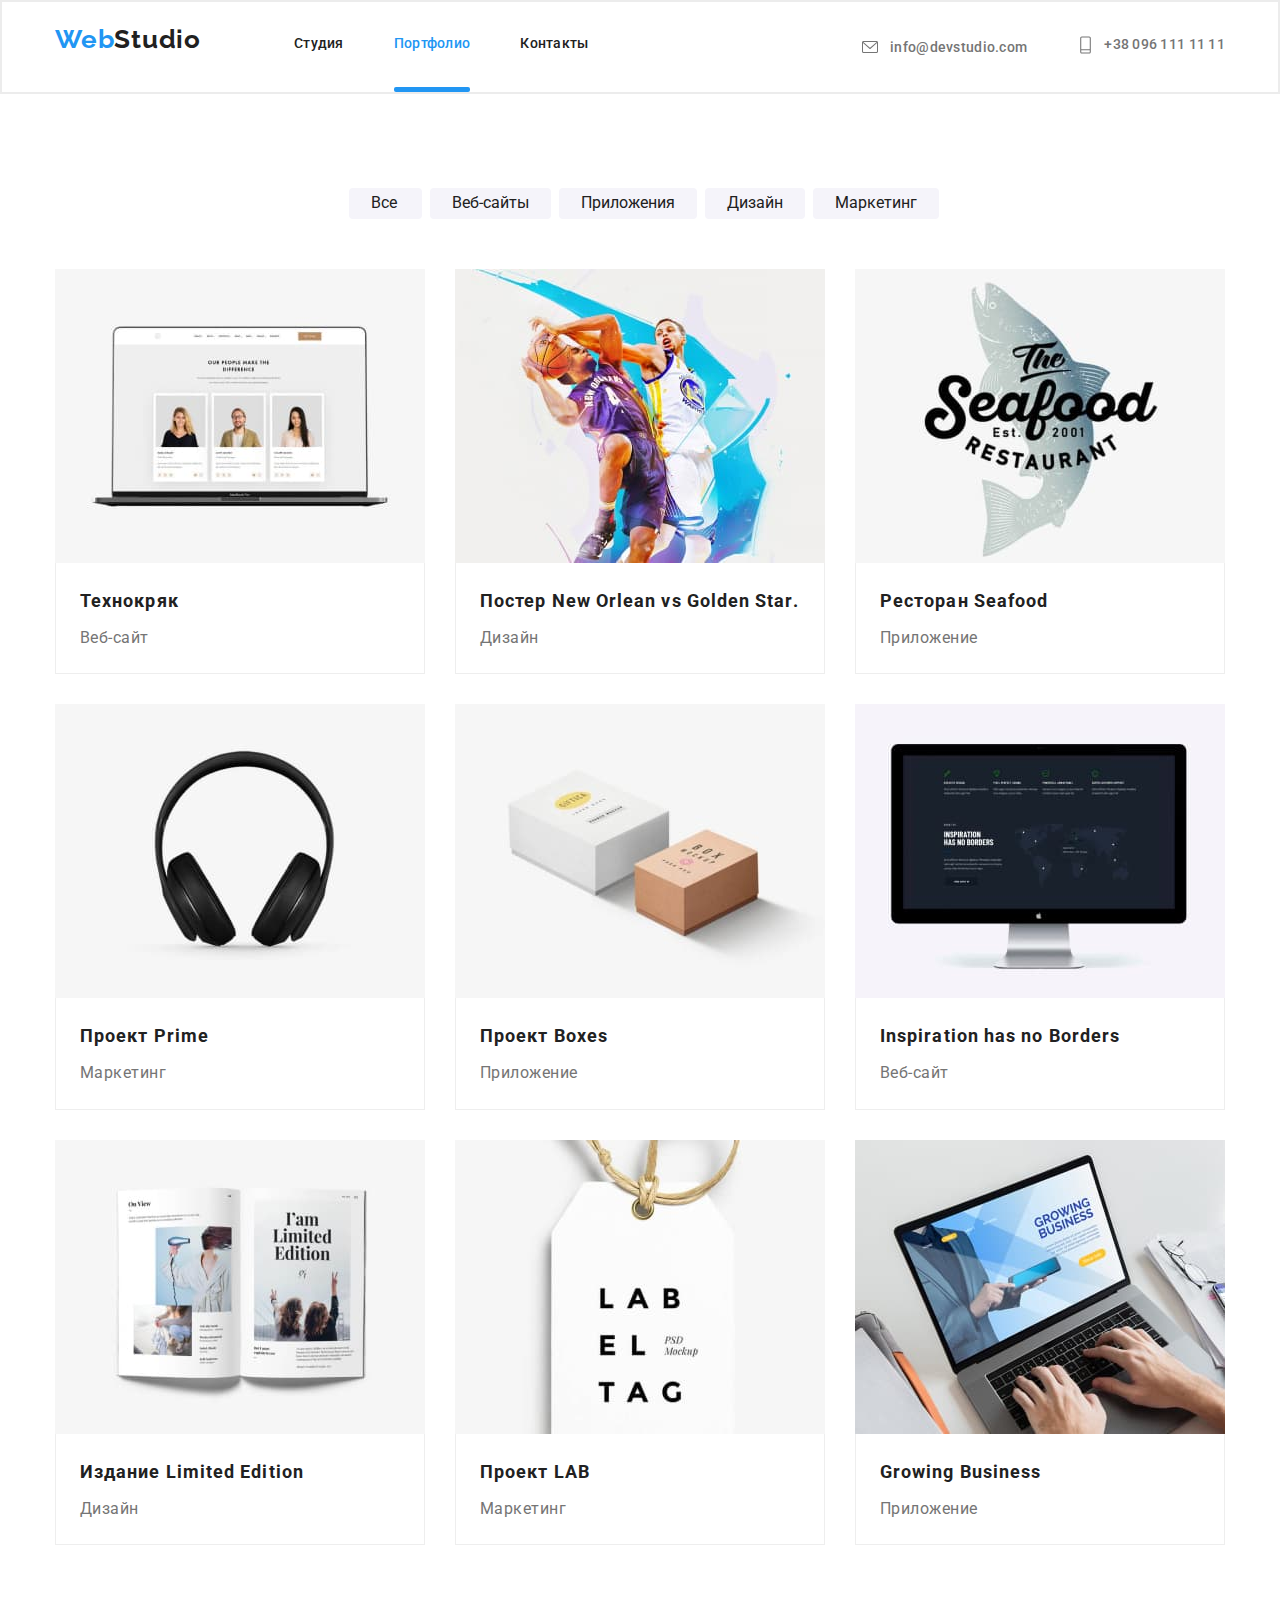
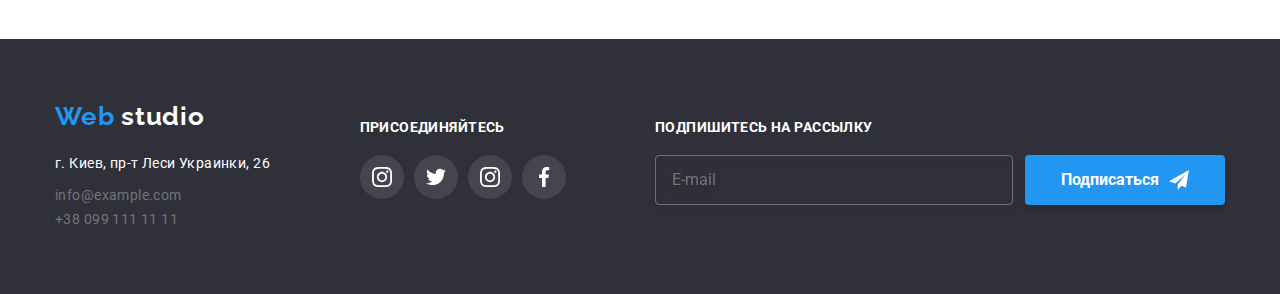
==== portfolio.html @ 94b45380 "hw7-start" ====
<!DOCTYPE html>
<html lang="en">
  <head>
    <meta charset="UTF-8" />
    <meta http-equiv="X-UA-Compatible" content="IE=edge" />
    <meta name="viewport" content="width=device-width, initial-scale=1.0" />
    <title>Portfolio</title>
    <link rel="preconnect" href="https://fonts.gstatic.com" />
    <link
      rel="stylesheet"
      href="https://cdnjs.cloudflare.com/ajax/libs/modern-normalize/1.0.0/modern-normalize.min.css"
    />
    <link
      href="https://fonts.googleapis.com/css2?family=Raleway:wght@700&family=Roboto:wght@400;500;700;900&display=swap"
      rel="stylesheet"
    />
    <link rel="stylesheet" href="./css/style.css" />
  </head>
  <body class="portfolio-page">
    <!-- Header section -->

    <header class="page-header">
      <div class="flexy container">
        <nav class="navig">
          <a href="./index.html" class="logo">Web<span class="logo-2nd-part">Studio</span></a>
          <ul class="site-nav list">
            <li class="item"><a href="./index.html" class="link">Студия</a></li>
            <li class="item"><a href="./portfolio.html" class="link current">Портфолио</a></li>
            <li class="item"><a href="" class="link">Контакты</a></li>
          </ul>
        </nav>
        <ul class="authoriz-nav list">
          <li class="mail">
            <a href="mailto:info@devstudio.com" class="link-mail">
              <svg class="icon-mail-header" width="20px" height="16px">
                <use href="./images/sprite.svg#icon-envelope"></use>
              </svg>
              info@devstudio.com
            </a>
          </li>
          <li class="tel">
            <a href="tel:+380961111111" class="link-tel">
              <svg class="icon-phone-header" width="17px" height="22px">
                <use href="./images/sprite.svg#icon-phone"></use>
              </svg>
              +38 096 111 11 11
            </a>
          </li>
        </ul>
      </div>
    </header>

    <!-- Main section -->

    <main class="main-section">
      <div class="container">
        <nav class="portfolio-filters">
          <ul class="portfolio-nav list">
            <li class="item"><a href="" class="button">Все</a></li>
            <li class="item"><a href="" class="button">Веб-сайты</a></li>
            <li class="item"><a href="" class="button">Приложения</a></li>
            <li class="item"><a href="" class="button">Дизайн</a></li>
            <li class="item"><a href="" class="button">Маркетинг</a></li>
          </ul>
        </nav>

        <section class="projects section">
          <h1 class="projects-title visually-hidden">Projects</h1>
          <ul class="project-list list">
            <li class="project-card">
              <a class="projects-link" href="">
                <div class="project-img-box">
                  <img class="porfolio-card-img" src="./images/project1.jpg" alt="project1" width="370" />
                  <div class="projects-hover-txt">
                    <p>
                      Технокряк это современная площадка распространения коронавируса. Компании используют эту платформу
                      для цифрового шпионажа и атак на защищённые сервера конкурентов.
                    </p>
                  </div>
                </div>
                <div class="projects-bot-box">
                  <h2 class="projects-title">Технокряк</h2>
                  <p class="projects-works">Веб-сайт</p>
                </div>
              </a>
            </li>
            <li class="project-card">
              <a class="projects-link" href="">
                <div class="project-img-box">
                  <img class="porfolio-card-img" src="./images/project2.jpg" alt="project2" width="370" />
                  <div class="projects-hover-txt">
                    <p>
                      Технокряк это современная площадка распространения коронавируса. Компании используют эту платформу
                      для цифрового шпионажа и атак на защищённые сервера конкурентов.
                    </p>
                  </div>
                </div>
                <div class="projects-bot-box">
                  <h2 class="projects-title big">Постер New Orlean vs Golden Star.</h2>
                  <p class="projects-works">Дизайн</p>
                </div>
              </a>
            </li>
            <li class="project-card">
              <a class="projects-link" href="">
                <div class="project-img-box">
                  <img class="porfolio-card-img" src="./images/project3.jpg" alt="project3" width="370" />
                  <div class="projects-hover-txt">
                    <p>
                      Технокряк это современная площадка распространения коронавируса. Компании используют эту платформу
                      для цифрового шпионажа и атак на защищённые сервера конкурентов.
                    </p>
                  </div>
                </div>
                <div class="projects-bot-box">
                  <h2 class="projects-title">Ресторан Seafood</h2>
                  <p class="projects-works">Приложение</p>
                </div>
              </a>
            </li>
            <li class="project-card">
              <a class="projects-link" href="">
                <div class="project-img-box">
                  <img class="porfolio-card-img" src="./images/project4.jpg" alt="project4" width="370" />
                  <div class="projects-hover-txt">
                    <p>
                      Технокряк это современная площадка распространения коронавируса. Компании используют эту платформу
                      для цифрового шпионажа и атак на защищённые сервера конкурентов.
                    </p>
                  </div>
                </div>
                <div class="projects-bot-box">
                  <h2 class="projects-title">Проект Prime</h2>
                  <p class="projects-works">Маркетинг</p>
                </div>
              </a>
            </li>
            <li class="project-card">
              <a class="projects-link" href="">
                <div class="project-img-box">
                  <img class="porfolio-card-img" src="./images/project5.jpg" alt="project5" width="370" />
                  <div class="projects-hover-txt">
                    <p>
                      Технокряк это современная площадка распространения коронавируса. Компании используют эту платформу
                      для цифрового шпионажа и атак на защищённые сервера конкурентов.
                    </p>
                  </div>
                </div>
                <div class="projects-bot-box">
                  <h2 class="projects-title">Проект Boxes</h2>
                  <p class="projects-works">Приложение</p>
                </div>
              </a>
            </li>
            <li class="project-card">
              <a class="projects-link" href="">
                <div class="project-img-box">
                  <img class="porfolio-card-img" src="./images/project6.jpg" alt="project6" width="370" />
                  <div class="projects-hover-txt">
                    <p>
                      Технокряк это современная площадка распространения коронавируса. Компании используют эту платформу
                      для цифрового шпионажа и атак на защищённые сервера конкурентов.
                    </p>
                  </div>
                </div>
                <div class="projects-bot-box">
                  <h2 class="projects-title">Inspiration has no Borders</h2>
                  <p class="projects-works">Веб-сайт</p>
                </div>
              </a>
            </li>
            <li class="project-card">
              <a class="projects-link" href="">
                <div class="project-img-box">
                  <img class="porfolio-card-img" src="./images/project7.jpg" alt="project7" width="370" />
                  <div class="projects-hover-txt">
                    <p>
                      Технокряк это современная площадка распространения коронавируса. Компании используют эту платформу
                      для цифрового шпионажа и атак на защищённые сервера конкурентов.
                    </p>
                  </div>
                </div>
                <div class="projects-bot-box">
                  <h2 class="projects-title">Издание Limited Edition</h2>
                  <p class="projects-works">Дизайн</p>
                </div>
              </a>
            </li>
            <li class="project-card">
              <a class="projects-link" href="">
                <div class="project-img-box">
                  <img class="porfolio-card-img" src="./images/project8.jpg" alt="project8" width="370" />
                  <div class="projects-hover-txt">
                    <p>
                      Технокряк это современная площадка распространения коронавируса. Компании используют эту платформу
                      для цифрового шпионажа и атак на защищённые сервера конкурентов.
                    </p>
                  </div>
                </div>
                <div class="projects-bot-box">
                  <h2 class="projects-title">Проект LAB</h2>
                  <p class="projects-works">Маркетинг</p>
                </div>
              </a>
            </li>
            <li class="project-card">
              <a class="projects-link" href="">
                <div class="project-img-box">
                  <img class="porfolio-card-img" src="./images/project9.jpg" alt="project9" width="370" />
                  <div class="projects-hover-txt">
                    <p>
                      Технокряк это современная площадка распространения коронавируса. Компании используют эту платформу
                      для цифрового шпионажа и атак на защищённые сервера конкурентов.
                    </p>
                  </div>
                </div>
                <div class="projects-bot-box">
                  <h2 class="projects-title">Growing Business</h2>
                  <p class="projects-works">Приложение</p>
                </div>
              </a>
            </li>
          </ul>
        </section>
      </div>
    </main>

    <!-- Footer section -->

    <footer class="footer">
      <div class="container footer-case">
        <address class="footer-address">
          <a href="./index.html" class="footer-logo">Web <span class="footer-logo-2nd-part">studio</span></a>
          <p class="text">г. Киев, пр-т Леси Украинки, 26</p>
          <ul class="footer-link list">
            <li><a href="mailto:info@example.com" class="item">info@example.com</a></li>
            <li><a href="tel:+380991111111" class="item">+38 099 111 11 11</a></li>
          </ul>
        </address>

        <div class="socials">
          <h3 class="socials-title">Присоединяйтесь</h3>
          <ul class="socials-list list">
            <li class="item icon-insta">
              <a href="" class="link">
                <svg class="footer-socials-icon-svg" width="20" height="20">
                  <use href="./images/sprite.svg#icon-instagram-footer"></use>
                </svg>
              </a>
            </li>
            <li class="item icon-twitter">
              <a href="" class="link">
                <svg class="footer-socials-icon-svg" width="20" height="20">
                  <use href="./images/sprite.svg#icon-twitter-footer"></use>
                </svg>
              </a>
            </li>
            <li class="item icon-facebook">
              <a href="" class="link">
                <svg class="footer-socials-icon-svg" width="20" height="20">
                  <use href="./images/sprite.svg#icon-instagram-footer"></use>
                </svg>
              </a>
            </li>
            <li class="item icon-linkin">
              <a href="" class="link">
                <svg class="footer-socials-icon-svg" width="20" height="20">
                  <use href="./images/sprite.svg#icon-facebook-footer"></use>
                </svg>
              </a>
            </li>
          </ul>
        </div>

        <form class="footer-form">
          <div class="footer-form-field">
            <h3 class="footer-form-title">Подпишитесь на рассылку</h3>
            <div class="footer-form-input-box">
              <input type="email" name="mail" class="footer-form-input" placeholder="E-mail">
              <button type="submit" class="footer-form-submit-btn">
                Подписаться 
                <svg class="footer-form-submit-btn-icon" width="20" height="20">
                  <use href="./images/sprite.svg#icon-icon-send"></use>
                </svg>
              </button>
            </div>
          </div>
        </form>
      </div>
    </footer>
  </body>
</html>
---- css/style.css ----
:root {
  --title-text-color: #212121;
  --main-text-color: #757575;
  --alternative-text-color: #2196f3;
  --white-words: #ffffff;
  --bg-color: #2f303a;
  --bg-button: #f5f4fa;
  --portfolio-item-border: #eeeeee;
  --portfolio-card-bg: rgba(33, 150, 243, 0.9);

  --animation: 250ms cubic-bezier(0.4, 0, 0.2, 1);
}

html {
  box-sizing: border-box;
}

*,
*::before,
*::after {
  box-sizing: inherit;
}

.page {
  margin: 0;

  font-family: Roboto, sans-serif;
  background-color: var(--white-words);
  color: var(--main-text-color);
}

.visually-hidden {
  position: absolute !important;
  clip: rect(1px 1px 1px 1px);
  clip: rect(1px, 1px, 1px, 1px);
  padding: 0 !important;
  border: 0 !important;
  height: 1px !important;
  width: 1px !important;
  overflow: hidden;
}

.list {
  list-style: none;
}

.container {
  margin-left: auto;
  margin-right: auto;
  padding-right: 15px;
  padding-left: 15px;

  width: 1200px;
}

.section {
  padding-top: 94px;
  padding-bottom: 94px;
}

.flexy {
  display: flex;
  flex-direction: row;
}

h1,
h2,
h3,
h4,
h5,
h6,
p,
ul {
  margin-top: 0;
  margin-bottom: 0;
}

h2 {
  color: var(--title-text-color);
  font-weight: 700;
  font-size: 36px;
  line-height: 1.2;
  letter-spacing: 0.03em;
}

ul {
  padding-inline-start: 0;
}

a {
  outline: none;
  margin: 0;
}

a:focus {
  outline: 1px solid var(--main-text-color);
}

/* Buttons */

.button {
  display: inline-block;
  padding: 6px 22px;

  min-width: 73px;
  border-radius: 4px;
  color: var(--title-text-color);
  background-color: var(--bg-button);
  cursor: pointer;
  text-decoration: none;

  transition: background-color var(--animation), color var(--animation), outline var(--animation);
}

.button:hover,
.button:focus {
  background-color: var(--alternative-text-color);
  color: var(--white-words);
  outline: none;
  box-shadow: 0px 3px 1px rgba(0, 0, 0, 0.1), 0px 1px 2px rgba(0, 0, 0, 0.08), 0px 2px 2px rgba(0, 0, 0, 0.12);
}

.primary {
  padding: 10px 32px;
  width: 200px;
  height: 50px;
  background: var(--alternative-text-color);
  color: var(--white-words);
  cursor: pointer;
  border-radius: 4px;
}

/* HEADER */

.page-header {
  border: 2px solid #ececec;
  margin-right: auto;
  margin-left: auto;
}

.logo {
  display: block;
  padding-top: 22px;
  padding-bottom: 27px;

  color: var(--alternative-text-color);
  font-family: Raleway;
  font-weight: 700;
  font-size: 26px;
  line-height: 1.2;
  letter-spacing: 0.03em;

  text-decoration: none;
}

.logo-2nd-part {
  color: var(--title-text-color);
  font-family: Raleway;
  font-weight: 700;
  font-size: 26px;
  line-height: 1.2;
  letter-spacing: 0.03em;
}

/* site nav */
.navig {
  display: flex;
}

.site-nav {
  display: flex;
  align-items: center;
  margin-left: 93px;
}

.site-nav .item + .item {
  margin-left: 50px;
}

.site-nav .link {
  display: block;
  padding-top: 32px;
  padding-bottom: 32px;

  color: var(--title-text-color);
  font-weight: 500;
  font-size: 14px;
  line-height: 1.2;
  letter-spacing: 0.02em;
  height: 89px;

  text-decoration: none;

  transition: color var(--animation);
}

.site-nav .link:hover,
.site-nav .link:focus {
  outline: none;
  color: var(--alternative-text-color);
  font-weight: 500;
  font-size: 14px;
  line-height: 1.2;
  letter-spacing: 0.02em;
}

.site-nav .item {
  position: relative;
}

.site-nav .current {
  color: var(--alternative-text-color);
  font-weight: 500;
  font-size: 14px;
  line-height: 1.2;
  letter-spacing: 0.02em;
}

.site-nav .current::after {
  position: absolute;
  left: 0;
  bottom: 0;
  display: block;
  content: '';
  width: 100%;
  height: 5px;
  background: var(--alternative-text-color);
  border-radius: 2px;
}

/* authoriz-nav*/
.authoriz-nav > .mail {
  display: flex;
  margin-right: 50px;
}

.authoriz-nav .link-mail,
.authoriz-nav .link-tel {
  display: inline-flex;
  align-items: center;
  color: var(--main-text-color);
  fill: var(--main-text-color);
  font-weight: 500;
  font-size: 14px;
  line-height: 1.2px;
  letter-spacing: 0.02em;
  text-decoration: none;

  transition: color var(--animation), outline var(--animation);
}

.icon-mail-header {
  margin-right: 10px;

  transition: fill var(--animation);
}

.icon-phone-header {
  margin-right: 10px;

  transition: fill var(--animation);
}

.authoriz-nav .link-mail:hover,
.authoriz-nav .link-mail:focus,
.authoriz-nav .link-tel:hover,
.authoriz-nav .link-tel:focus {
  fill: var(--alternative-text-color);
  outline: none;
  color: var(--alternative-text-color);
}

.authoriz-nav {
  display: inline-flex;
  align-items: center;
  padding-top: 32px;
  padding-bottom: 32px;
  margin-bottom: 0;
  margin-top: 0;
  margin-left: auto;
  margin-right: 0;
}

/* MAIN PAGE */

/* HERO section  */

.section-hero {
  text-align: center;
  padding-top: 200px;
  padding-bottom: 200px;
  margin-left: auto;
  margin-right: auto;

  background-image: linear-gradient(to right, rgba(47, 48, 58, 0.4), rgba(47, 48, 58, 0.4)), url(../images/bg1.jpg);
  background-repeat: no-repeat;
  background-position: center;
  background-color: var(--bg-color);
}

.section-hero .title {
  margin-top: 200x;
  margin-bottom: 30px;

  color: var(--white-words);
  font-weight: 900;
  font-size: 44px;
  line-height: 1.4;
  letter-spacing: 0.06em;
  text-transform: uppercase;
}

/* PRINCIPLES section  */

.principles {
  padding-bottom: 0;
}

.our-principles .item::before {
  display: block;
  content: '';
  height: 120px;
  background-color: #f5f4fa;
  background-position: center;
  background-repeat: no-repeat;
  margin-bottom: 30px;
}

.sputnik::before {
  background-image: url(../images/sputnic.png);
}

.clock::before {
  background-image: url(../images/clock.png);
}

.pc::before {
  background-image: url(../images/pc.png);
}

.cosmonaut::before {
  background-image: url(../images/cosmonaut.png);
}

.our-principles .item + .item {
  margin-left: 30px;
}

.principles .principe-item {
  color: var(--title-text-color);
  font-weight: 700;
  font-size: 14px;
  line-height: 1.2;
  letter-spacing: 0.03em;
  text-transform: uppercase;
}

.principles .text {
  font-style: normal;
  font-weight: normal;
  font-size: 14px;
  line-height: 2;
  letter-spacing: 0.03em;
}

/* OUR WORKS section */

.work-list .item + .item {
  margin-left: 30px;
}

.our-work .works-title {
  margin-bottom: 50px;
  text-align: center;
}

.works-thumb {
  position: relative;
}

.works-img {
  display: block;
}

.our-works-img-bg-box {
  display: flex;
  justify-content: center;
  align-items: center;
  position: absolute;
  left: 0;
  bottom: 0;
  width: 100%;
  height: 70px;
  background: rgba(47, 48, 58, 0.8);
}

.our-works-img-bg-txt {
  font-weight: 700;
  font-size: 14px;
  line-height: 16px;
  text-align: center;
  letter-spacing: 0.03em;
  text-transform: uppercase;
  color: var(--white-words);
}

/* OUR TEAM section */

.our-team {
  background-color: #f5f4fa;
}

.our-team .team-title {
  margin-bottom: 50px;
  text-align: center;
}

.workers .item + .item {
  margin-left: 30px;
}

.workers .item {
  background-color: var(--white-words);
  box-shadow: 0px 1px 3px rgba(0, 0, 0, 0.12), 0px 1px 1px rgba(0, 0, 0, 0.14), 0px 2px 1px rgba(0, 0, 0, 0.2);
  border-radius: 0px 0px 4px 4px;
}

.workers-title {
  margin: 30px auto 10px;
  text-align: center;

  width: 152px;
  color: var(--title-text-color);
  font-style: normal;
  font-weight: 500;
  font-size: 16px;
  line-height: 1.2;
  letter-spacing: 0.03em;
}

.workers .text {
  margin: 10px auto 16px;
  text-align: center;

  width: 147px;
  color: var(--main-text-color);
  font-weight: 400;
  font-size: 16px;
  line-height: 1.2;
  letter-spacing: 0.03em;
}

.workers-socials-list {
  display: flex;
  text-align: center;
  margin-left: 32px;
  margin-right: 32px;
  margin-bottom: 30px;
}

.workers-socials-list .item {
  width: 45px;
  height: 45px;
  box-shadow: none;
}

.workers-socials-list .item + .item {
  margin-left: 10px;
}

.workers-socials-list .link {
  display: flex;
  text-align: center;
  align-items: center;
  fill: #afb1b8;
  width: 44px;
  height: 44px;
  border-radius: 50%;

  transition: fill var(--animation), background-color var(--animation);
}

.workers-socials-list .link:hover,
.workers-socials-list .link:focus {
  fill: var(--white-words);
  background-color: var(--alternative-text-color);
}

/* CLIENTS section */

.clients {
  padding-top: 94px;
  padding-bottom: 94px;
}

.clients-title {
  margin-bottom: 50px;
  font-weight: 700;
  font-size: 36px;
  line-height: 42px;
  text-align: center;
  letter-spacing: 0.03em;
}

.clients-list {
  display: flex;
  justify-content: center;
}

.clients-list .link {
  display: flex;
  align-items: center;
  justify-content: center;
  fill: var(--main-text-color);

  width: 169px;
  height: 89px;
  border: 1px solid #afb1b8;
  border-radius: 4px;

  transition: fill 250ms var(--animation), border var(--animation), outline 250ms var(--animation);
}

.clients-list .link:hover,
.clients-list .link:focus {
  fill: var(--alternative-text-color);
  border: 1px solid var(--alternative-text-color);
  outline: none;
}

.clients-list .item {
  display: flex;
  align-items: center;
  justify-content: center;

  color: var(--main-text-color);
  width: 170px;
  height: 90px;
}

.clients-list .item + .item {
  margin-left: 30px;
}

/* PORTFOLIO section*/

.portfolio-page {
  font-family: Roboto, sans-serif;
  background-color: var(--white-words);
  color: var(--main-text-color);
}

/* navigation-filters */

.portfolio-nav {
  display: flex;
  justify-content: center;
  margin-top: 0;
  margin-bottom: 0;
}

.portfolio-filters {
  padding-top: 94px;
}

.portfolio-nav .item {
  margin-left: 8px;
}

/* Projects */

.projects {
  margin-top: 50px;
  padding-top: 0;
}

.projects-title {
  margin: 0 24px 4px 24px;

  color: var(--title-text-color);
  font-weight: 700;
  font-size: 18px;
  line-height: 2;
  letter-spacing: 0.06em;
}

.projects-link .big {
  width: 322px;
}

.project-list {
  display: flex;
  flex-wrap: wrap;
}

.project-card {
  position: relative;
  width: 370px;
  margin-right: 30px;
  margin-bottom: 30px;

  transition: box-shadow var(--animation);
}

.project-card:hover,
.project-card:focus {
  box-shadow: 0px 1px 1px rgba(0, 0, 0, 0.12), 0px 4px 4px rgba(0, 0, 0, 0.06), 1px 4px 6px rgba(0, 0, 0, 0.16);
}

.project-card:nth-child(3n) {
  margin-right: 0;
}

.project-card:nth-last-child(-n + 3) {
  margin-bottom: 0px;
}

.project-img-box {
  position: relative;
  overflow: hidden;
}

.projects-hover-txt {
  position: absolute;
  display: flex;
  align-items: center;
  padding: 63px 25px;

  width: 100%;
  height: 100%;
  top: 0;
  left: 0;
  transform: translateY(100%);

  background: var(--portfolio-card-bg);
  font-size: 18px;
  line-height: 28px;
  letter-spacing: 0.03em;
  color: var(--white-words);
  transition: transform var(--animation);
}

.project-card:hover .projects-hover-txt,
.project-card:focus .projects-hover-txt {
  transform: translateY(0);
}

.projects-link {
  text-decoration: none;
}

.porfolio-card-img {
  display: block;
}

.projects-bot-box {
  padding: 20px 0 20px 0;
  border-bottom: 1px solid var(--portfolio-item-border);
  border-left: 1px solid var(--portfolio-item-border);
  border-right: 1px solid var(--portfolio-item-border);
}

.projects-works {
  margin: 0 24px 0 24px;
  color: var(--main-text-color);
  font-weight: 400;
  font-size: 16px;
  line-height: 1.9;
  letter-spacing: 0.03em;
}

/* MODAL section */

.backdrop {
  position: fixed;
  top: 0;
  left: 0;
  width: 100%;
  height: 100%;
  background: rgba(0, 0, 0, 0.2);
  opacity: 1;
  transition: opacity var(--animation);
}

.backdrop.is-hidden {
  opacity: 0;
  pointer-events: none;
}

.backdrop.is-hidden .modal {
  transform: translate(-50%, -200%);
}

.modal {
  position: absolute;
  top: 50%;
  left: 50%;
  transform: translate(-50%, -50%);
  min-width: 528px;
  min-height: 581px;
  background-color: var(--white-words);
  box-shadow: 0px 1px 3px rgba(0, 0, 0, 0.12), 0px 1px 1px rgba(0, 0, 0, 0.14), 0px 2px 1px rgba(0, 0, 0, 0.2);
  border-radius: 4px;
  transition: transform var(--animation);
}

.callback-form {
  padding: 40px;
}

.form-field {
  position: relative;
  display: flex;
  flex-direction: column;
  margin-bottom: 10px;
}

.md-title {
  font-weight: 700;
  font-size: 20px;
  line-height: 23px;
  text-align: center;
  letter-spacing: 0.03em;
  color: var(--title-text-color);
  margin-bottom: 15px;
}

.callback-md-label-txt {
  margin-bottom: 4px;
  font-size: 12px;
  line-height: 14px;
  letter-spacing: 0.01em;
  color: var(--main-text-color);
}

.callback-md-label-icon {
  position: absolute;
  left: 13px;
  top: 70%;

  fill: var(--title-text-color);
  font-size: 12px;
  line-height: 14px;
  letter-spacing: 0.01em;
  color: var(--main-text-color);
  transform: translateY(-50%);
  transition: fill var(--animation);
}

.callback-md-input {
  margin: 0;
  padding: 0 0 0 40px;
  height: 40px;
  border: 1px solid rgba(33, 33, 33, 0.2);
  border-radius: 4px;
  transition: border var(--animation), border-radius var(--animation);
}

.callback-md-input:hover,
.callback-md-input:focus {
  border: 1px solid var(--alternative-text-color);
  outline: none;
}

.callback-md-input:hover + .callback-md-label-icon,
.callback-md-input:focus + .callback-md-label-icon {
  fill: var(--alternative-text-color);
}

.callback-md-label-feedback {
  margin-bottom: 4px;
  font-size: 12px;
  line-height: 14px;
  letter-spacing: 0.01em;
  color: var(--main-text-color);
}

.callback-form .textarea {
  padding: 12px 16px;
  resize: none;
  border: 1px solid rgba(33, 33, 33, 0.2);
  border-radius: 4px;
  transition: border var(--animation), border-radius var(--animation);
}

.callback-form .textarea:hover,
.callback-form .textarea:focus {
  border: 1px solid var(--alternative-text-color);
  outline: none;
}

.form-field .textarea::placeholder {
  font-size: 12px;
  line-height: 14px;
  letter-spacing: 0.01em;
  color: rgba(117, 117, 117, 0.5);
}

.callback-md-check-txt {
  font-size: 14px;
  line-height: 24px;
  letter-spacing: 0.03em;
}

.modal-license-link {
  font-size: 14px;
  line-height: 24px;
  letter-spacing: 0.03em;
  color: var(--alternative-text-color);
}

.md-license-label {
  display: inline-flex;
  align-items: center;
  margin-bottom: 30px;
}

.callback-md-check-original {
  position: absolute;
  -webkit-appearance: none;
  -moz-appearance: none;
  appearance: none;
}

.callback-md-check-custom {
  width: 16px;
  height: 15px;
  margin-right: 7px;
  border: 2px solid var(--title-text-color);
  border-radius: 2px;
  fill: var(--white-words);
}

.callback-md-check-original:checked + .callback-md-check-custom {
  border-color: var(--alternative-text-color);
  background-image: url(../images/check-full.svg);
  background-size: contain;
  background-origin: border-box;
}

.callback-md-check-txt {
  margin-right: 4px;
}

.md-submit-btn-box {
  text-align: center;
}

.md-submit-btn {
  width: 200px;
  height: 50px;
  background-color: var(--alternative-text-color);
  color: var(--white-words);
  box-shadow: 0px 4px 4px rgba(0, 0, 0, 0.15);
  border-radius: 4px;
  border: none;
}

.cloze-hero-modal-btn {
  display: block;
  position: absolute;
  right: 0;
  top: 0;
  width: 30px;
  height: 30px;
  background: var(--white-words);
  fill: var(--title-text-color);
  border: 1px solid rgba(0, 0, 0, 0.1);
  border-radius: 50%;
  cursor: pointer;
  transition: fill var(--animation);
}

.cloze-hero-modal-btn:hover,
.cloze-hero-modal-btn:focus {
  fill: var(--alternative-text-color);
}

/* FOOTER section*/

.footer {
  display: flex;
  margin-right: auto;
  margin-left: auto;

  background-color: var(--bg-color);
  color: var(--main-text-color);
}

.footer-case {
  display: inline-flex;
  justify-content: space-between;
  align-items: center;
  height: 255px;
}

.footer-logo {
  display: block;
  margin-right: auto;
  margin-bottom: 20px;

  color: var(--alternative-text-color);
  font-family: Raleway;
  font-style: normal;
  font-weight: 700;
  font-size: 26px;
  line-height: 1.2;
  letter-spacing: 0.03em;

  text-decoration: none;
}

.footer-logo-2nd-part {
  color: var(--white-words);
  font-family: Raleway, sans-serif;
  font-weight: 700;
  font-size: 26px;
  line-height: 1.2;
  letter-spacing: 0.03em;
}

.footer .text {
  margin-bottom: 8px;

  font-style: normal;
  color: var(--white-words);
  font-weight: 400;
  font-size: 14px;
  line-height: 1.7;
  letter-spacing: 0.03em;
  text-decoration: none;
}

.footer-link .item {
  text-decoration: none;
}

.footer-link .item {
  display: block;
  margin-bottom: 8px;

  font-style: normal;
  color: var(--main-text-color);
  font-weight: 400;
  font-size: 14px;
  line-height: 1.7;
  letter-spacing: 0.03em;
}

.footer-link .item:last-child {
  margin-bottom: 0;
}

.socials {
  height: 95px;
}

.socials-title {
  margin-bottom: 20px;
  font-weight: 700;
  font-size: 14px;
  line-height: 16px;
  letter-spacing: 0.03em;
  text-transform: uppercase;
  color: var(--white-words);
}

.socials-list {
  display: inline-flex;
}

.socials-list .item + .item {
  margin-left: 10px;
}

.socials-list .item {
  display: flex;
  height: 44px;
  width: 44px;
  background: rgba(255, 255, 255, 0.1);
  border-radius: 50%;
  background-position: center;
  background-repeat: no-repeat;

  transition: background-color var(--animation);
}

.socials-list .item:hover,
.socials-list .item:focus {
  background-color: var(--alternative-text-color);
}

.socials-list .link {
  display: flex;
  justify-content: center;
  align-items: center;
  width: 44px;
  height: 44px;
}

.footer-socials-icon-svg {
  fill: var(--white-words);
}

.footer-form {
  height: 95px;
}

.footer-form-title {
  margin-bottom: 20px;
  font-weight: 700;
  font-size: 14px;
  line-height: 16px;
  letter-spacing: 0.03em;
  text-transform: uppercase;
  color: var(--white-words);
}

.footer-form-input-box {
  display: flex;
}

.footer-form-input {
  width: 358px;
  height: 50px;
  margin-right: 12px;
  padding-left: 16px;
  background: transparent;
  border: 1px solid rgba(255, 255, 255, 0.3);
  filter: drop-shadow(0px 4px 4px rgba(0, 0, 0, 0.15));
  border-radius: 4px;
  color: var(--white-words);
}

.footer-form-input::placeholder {
  font-size: 16px;
  line-height: 20px;
  color: var(--main-text-color);
}

.footer-form-submit-btn {
  display: flex;
  justify-content: center;
  align-items: center;

  color: var(--white-words);
  font-weight: 700;
  font-size: 16px;
  line-height: 30px;
  cursor: pointer;
  background-color: var(--alternative-text-color);
  width: 200px;
  height: 50px;
  border-radius: 4px;
  box-shadow: 0px 4px 4px rgba(0, 0, 0, 0.15);
  border: none;
}

.footer-form-submit-btn-icon {
  margin-left: 10px;
  fill: var(--white-words);
}
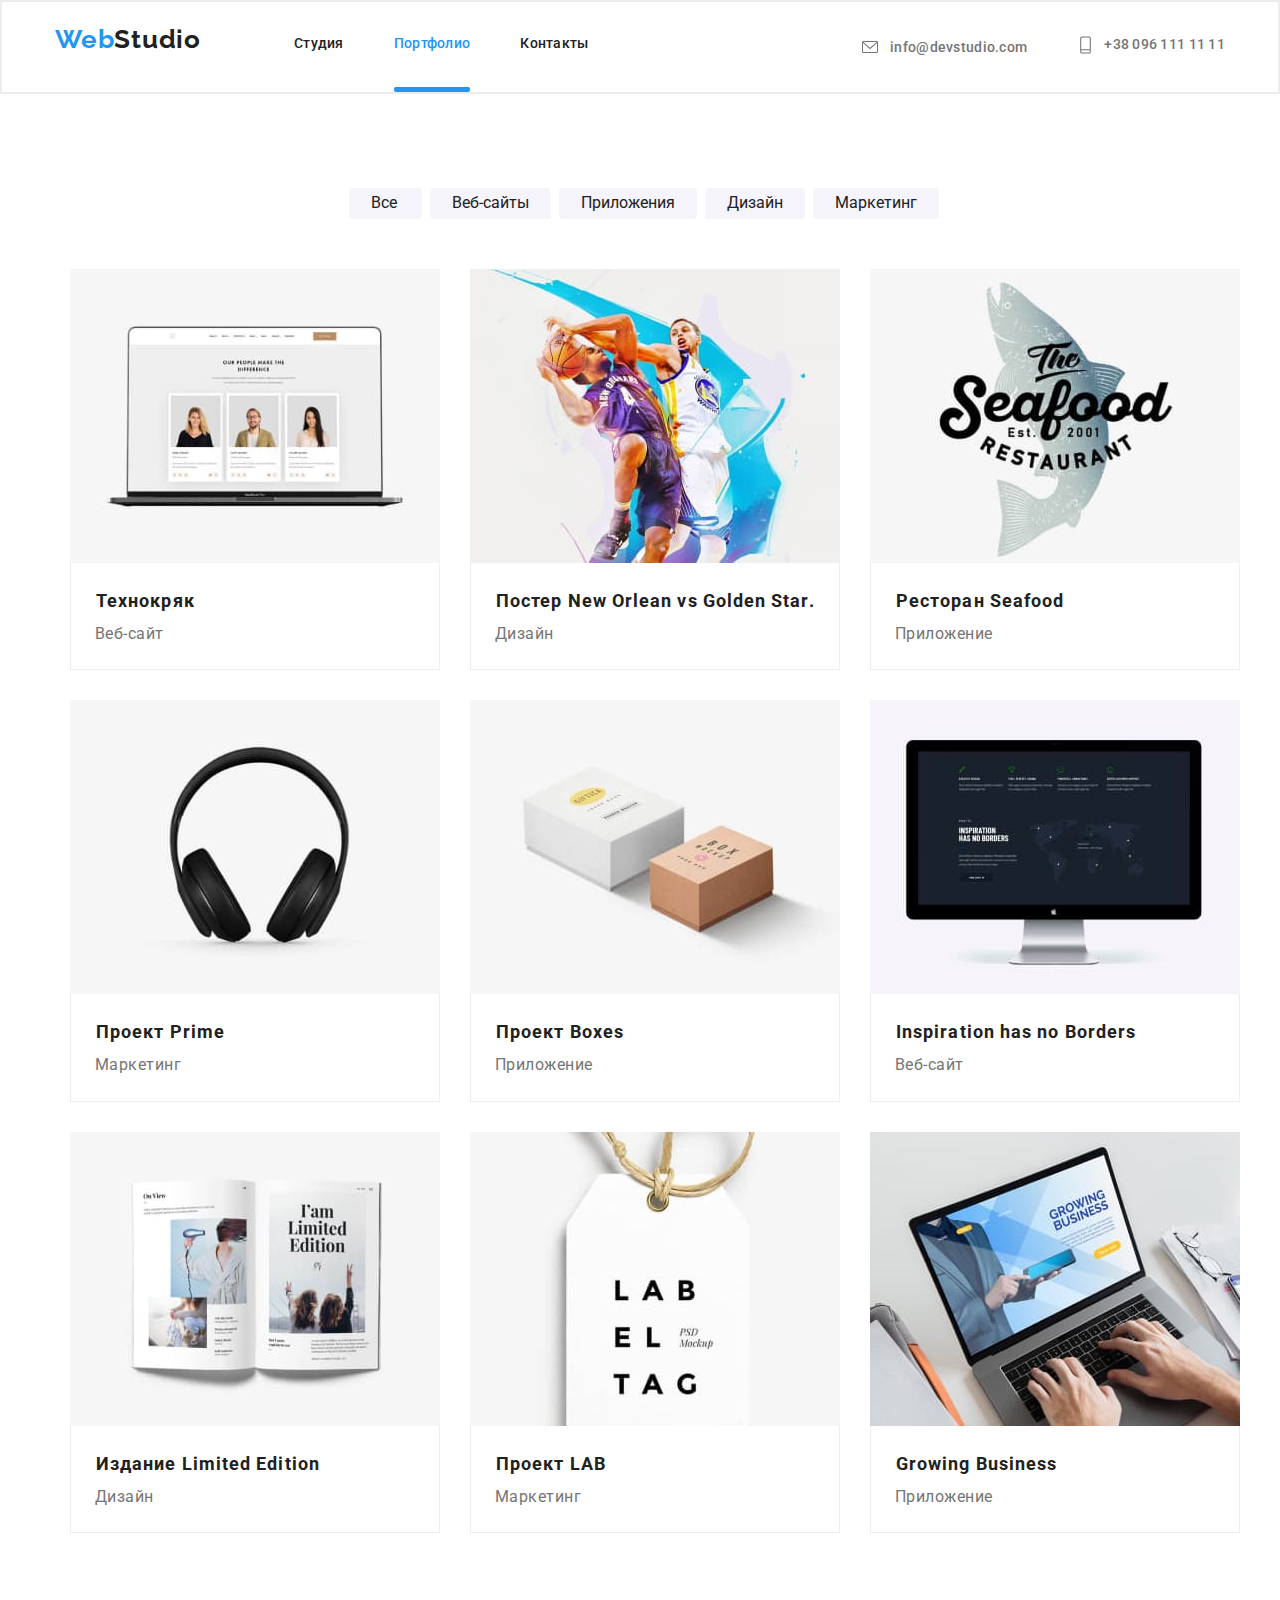
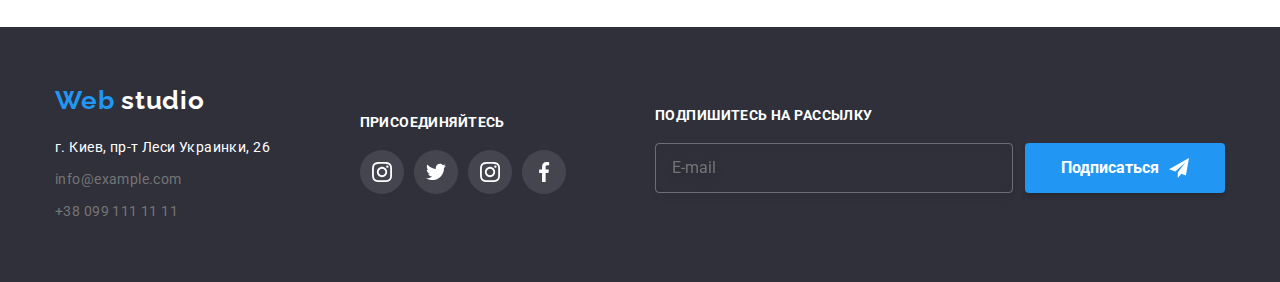
==== commit e5a6e355: "hw7-1" ====
--- a/portfolio.html
+++ b/portfolio.html
@@ -21,26 +21,26 @@
 
     <header class="page-header">
       <div class="flexy container">
-        <nav class="navig">
-          <a href="./index.html" class="logo">Web<span class="logo-2nd-part">Studio</span></a>
+        <a href="./index.html" class="logo">Web<span class="logo-2nd-part">Studio</span></a>
+        <nav class="navigation">
           <ul class="site-nav list">
-            <li class="item"><a href="./index.html" class="link">Студия</a></li>
-            <li class="item"><a href="./portfolio.html" class="link current">Портфолио</a></li>
-            <li class="item"><a href="" class="link">Контакты</a></li>
+            <li class="site-nav__item"><a href="./index.html" class="site-nav__link">Студия</a></li>
+            <li class="site-nav__item"><a href="./portfolio.html" class="site-nav__link site-nav__link--current">Портфолио</a></li>
+            <li class="site-nav__item"><a href="" class="site-nav__link">Контакты</a></li>
           </ul>
         </nav>
-        <ul class="authoriz-nav list">
+        <ul class="personal list">
           <li class="mail">
-            <a href="mailto:info@devstudio.com" class="link-mail">
-              <svg class="icon-mail-header" width="20px" height="16px">
+            <a href="mailto:info@devstudio.com" class="mail__link">
+              <svg class="mail__icon" width="20px" height="16px">
                 <use href="./images/sprite.svg#icon-envelope"></use>
               </svg>
               info@devstudio.com
             </a>
           </li>
           <li class="tel">
-            <a href="tel:+380961111111" class="link-tel">
-              <svg class="icon-phone-header" width="17px" height="22px">
+            <a href="tel:+380961111111" class="tel__link">
+              <svg class="tel__icon" width="17px" height="22px">
                 <use href="./images/sprite.svg#icon-phone"></use>
               </svg>
               +38 096 111 11 11
@@ -50,177 +50,180 @@
       </div>
     </header>
 
+
     <!-- Main section -->
 
     <main class="main-section">
       <div class="container">
-        <nav class="portfolio-filters">
-          <ul class="portfolio-nav list">
-            <li class="item"><a href="" class="button">Все</a></li>
-            <li class="item"><a href="" class="button">Веб-сайты</a></li>
-            <li class="item"><a href="" class="button">Приложения</a></li>
-            <li class="item"><a href="" class="button">Дизайн</a></li>
-            <li class="item"><a href="" class="button">Маркетинг</a></li>
-          </ul>
-        </nav>
+        <div class="portfolio-filters">
+          <ul class="portfolio-filters__list list">
+            <li class="portfolio-filters__item"><a href="" class="portfolio-filters__button">Все</a></li>
+            <li class="portfolio-filters__item"><a href="" class="portfolio-filters__button">Веб-сайты</a></li>
+            <li class="portfolio-filters__item"><a href="" class="portfolio-filters__button">Приложения</a></li>
+            <li class="portfolio-filters__item"><a href="" class="portfolio-filters__button">Дизайн</a></li>
+            <li class="portfolio-filters__item"><a href="" class="portfolio-filters__button">Маркетинг</a></li>
+          </ul>
+        </div>
 
         <section class="projects section">
-          <h1 class="projects-title visually-hidden">Projects</h1>
-          <ul class="project-list list">
-            <li class="project-card">
-              <a class="projects-link" href="">
-                <div class="project-img-box">
-                  <img class="porfolio-card-img" src="./images/project1.jpg" alt="project1" width="370" />
-                  <div class="projects-hover-txt">
-                    <p>
-                      Технокряк это современная площадка распространения коронавируса. Компании используют эту платформу
-                      для цифрового шпионажа и атак на защищённые сервера конкурентов.
-                    </p>
-                  </div>
-                </div>
-                <div class="projects-bot-box">
-                  <h2 class="projects-title">Технокряк</h2>
-                  <p class="projects-works">Веб-сайт</p>
-                </div>
-              </a>
-            </li>
-            <li class="project-card">
-              <a class="projects-link" href="">
-                <div class="project-img-box">
-                  <img class="porfolio-card-img" src="./images/project2.jpg" alt="project2" width="370" />
-                  <div class="projects-hover-txt">
-                    <p>
-                      Технокряк это современная площадка распространения коронавируса. Компании используют эту платформу
-                      для цифрового шпионажа и атак на защищённые сервера конкурентов.
-                    </p>
-                  </div>
-                </div>
-                <div class="projects-bot-box">
-                  <h2 class="projects-title big">Постер New Orlean vs Golden Star.</h2>
-                  <p class="projects-works">Дизайн</p>
-                </div>
-              </a>
-            </li>
-            <li class="project-card">
-              <a class="projects-link" href="">
-                <div class="project-img-box">
-                  <img class="porfolio-card-img" src="./images/project3.jpg" alt="project3" width="370" />
-                  <div class="projects-hover-txt">
-                    <p>
-                      Технокряк это современная площадка распространения коронавируса. Компании используют эту платформу
-                      для цифрового шпионажа и атак на защищённые сервера конкурентов.
-                    </p>
-                  </div>
-                </div>
-                <div class="projects-bot-box">
-                  <h2 class="projects-title">Ресторан Seafood</h2>
-                  <p class="projects-works">Приложение</p>
-                </div>
-              </a>
-            </li>
-            <li class="project-card">
-              <a class="projects-link" href="">
-                <div class="project-img-box">
-                  <img class="porfolio-card-img" src="./images/project4.jpg" alt="project4" width="370" />
-                  <div class="projects-hover-txt">
-                    <p>
-                      Технокряк это современная площадка распространения коронавируса. Компании используют эту платформу
-                      для цифрового шпионажа и атак на защищённые сервера конкурентов.
-                    </p>
-                  </div>
-                </div>
-                <div class="projects-bot-box">
-                  <h2 class="projects-title">Проект Prime</h2>
-                  <p class="projects-works">Маркетинг</p>
-                </div>
-              </a>
-            </li>
-            <li class="project-card">
-              <a class="projects-link" href="">
-                <div class="project-img-box">
-                  <img class="porfolio-card-img" src="./images/project5.jpg" alt="project5" width="370" />
-                  <div class="projects-hover-txt">
-                    <p>
-                      Технокряк это современная площадка распространения коронавируса. Компании используют эту платформу
-                      для цифрового шпионажа и атак на защищённые сервера конкурентов.
-                    </p>
-                  </div>
-                </div>
-                <div class="projects-bot-box">
-                  <h2 class="projects-title">Проект Boxes</h2>
-                  <p class="projects-works">Приложение</p>
-                </div>
-              </a>
-            </li>
-            <li class="project-card">
-              <a class="projects-link" href="">
-                <div class="project-img-box">
-                  <img class="porfolio-card-img" src="./images/project6.jpg" alt="project6" width="370" />
-                  <div class="projects-hover-txt">
-                    <p>
-                      Технокряк это современная площадка распространения коронавируса. Компании используют эту платформу
-                      для цифрового шпионажа и атак на защищённые сервера конкурентов.
-                    </p>
-                  </div>
-                </div>
-                <div class="projects-bot-box">
-                  <h2 class="projects-title">Inspiration has no Borders</h2>
-                  <p class="projects-works">Веб-сайт</p>
-                </div>
-              </a>
-            </li>
-            <li class="project-card">
-              <a class="projects-link" href="">
-                <div class="project-img-box">
-                  <img class="porfolio-card-img" src="./images/project7.jpg" alt="project7" width="370" />
-                  <div class="projects-hover-txt">
-                    <p>
-                      Технокряк это современная площадка распространения коронавируса. Компании используют эту платформу
-                      для цифрового шпионажа и атак на защищённые сервера конкурентов.
-                    </p>
-                  </div>
-                </div>
-                <div class="projects-bot-box">
-                  <h2 class="projects-title">Издание Limited Edition</h2>
-                  <p class="projects-works">Дизайн</p>
-                </div>
-              </a>
-            </li>
-            <li class="project-card">
-              <a class="projects-link" href="">
-                <div class="project-img-box">
-                  <img class="porfolio-card-img" src="./images/project8.jpg" alt="project8" width="370" />
-                  <div class="projects-hover-txt">
-                    <p>
-                      Технокряк это современная площадка распространения коронавируса. Компании используют эту платформу
-                      для цифрового шпионажа и атак на защищённые сервера конкурентов.
-                    </p>
-                  </div>
-                </div>
-                <div class="projects-bot-box">
-                  <h2 class="projects-title">Проект LAB</h2>
-                  <p class="projects-works">Маркетинг</p>
-                </div>
-              </a>
-            </li>
-            <li class="project-card">
-              <a class="projects-link" href="">
-                <div class="project-img-box">
-                  <img class="porfolio-card-img" src="./images/project9.jpg" alt="project9" width="370" />
-                  <div class="projects-hover-txt">
-                    <p>
-                      Технокряк это современная площадка распространения коронавируса. Компании используют эту платформу
-                      для цифрового шпионажа и атак на защищённые сервера конкурентов.
-                    </p>
-                  </div>
-                </div>
-                <div class="projects-bot-box">
-                  <h2 class="projects-title">Growing Business</h2>
-                  <p class="projects-works">Приложение</p>
-                </div>
-              </a>
-            </li>
-          </ul>
+          <div class="container">
+            <h1 class="projects__title visually-hidden">Projects</h1>
+            <ul class="project-list list">
+              <li class="project-list__card">
+                <a class="project-list__link" href="">
+                  <div class="project-list__thumb">
+                    <img class="project-list__img" src="./images/project1.jpg" alt="project1" width="370" />
+                    <div class="project-list__txt">
+                      <p>
+                        Технокряк это современная площадка распространения коронавируса. Компании используют эту платформу
+                        для цифрового шпионажа и атак на защищённые сервера конкурентов.
+                      </p>
+                    </div>
+                  </div>
+                  <div class="project-list-bot-box">
+                    <h2 class="project-list-bot-box__title">Технокряк</h2>
+                    <p class="project-list-bot-box__works">Веб-сайт</p>
+                  </div>
+                </a>
+              </li>
+              <li class="project-list__card">
+                <a class="project-list__link" href="">
+                  <div class="project-list__thumb">
+                    <img class="project-list__img" src="./images/project2.jpg" alt="project2" width="370" />
+                    <div class="project-list__txt">
+                      <p>
+                        Технокряк это современная площадка распространения коронавируса. Компании используют эту платформу
+                        для цифрового шпионажа и атак на защищённые сервера конкурентов.
+                      </p>
+                    </div>
+                  </div>
+                  <div class="project-list-bot-box">
+                    <h2 class="project-list-bot-box__title big">Постер New Orlean vs Golden Star.</h2>
+                    <p class="project-list-bot-box__works">Дизайн</p>
+                  </div>
+                </a>
+              </li>
+              <li class="project-list__card">
+                <a class="project-list__link" href="">
+                  <div class="project-list__thumb">
+                    <img class="project-list__img" src="./images/project3.jpg" alt="project3" width="370" />
+                    <div class="project-list__txt">
+                      <p>
+                        Технокряк это современная площадка распространения коронавируса. Компании используют эту платформу
+                        для цифрового шпионажа и атак на защищённые сервера конкурентов.
+                      </p>
+                    </div>
+                  </div>
+                  <div class="project-list-bot-box">
+                    <h2 class="project-list-bot-box__title">Ресторан Seafood</h2>
+                    <p class="project-list-bot-box__works">Приложение</p>
+                  </div>
+                </a>
+              </li>
+              <li class="project-list__card">
+                <a class="project-list__link" href="">
+                  <div class="project-list__thumb">
+                    <img class="project-list__img" src="./images/project4.jpg" alt="project4" width="370" />
+                    <div class="project-list__txt">
+                      <p>
+                        Технокряк это современная площадка распространения коронавируса. Компании используют эту платформу
+                        для цифрового шпионажа и атак на защищённые сервера конкурентов.
+                      </p>
+                    </div>
+                  </div>
+                  <div class="project-list-bot-box">
+                    <h2 class="project-list-bot-box__title">Проект Prime</h2>
+                    <p class="project-list-bot-box__works">Маркетинг</p>
+                  </div>
+                </a>
+              </li>
+              <li class="project-list__card">
+                <a class="project-list__link" href="">
+                  <div class="project-list__thumb">
+                    <img class="project-list__img" src="./images/project5.jpg" alt="project5" width="370" />
+                    <div class="project-list__txt">
+                      <p>
+                        Технокряк это современная площадка распространения коронавируса. Компании используют эту платформу
+                        для цифрового шпионажа и атак на защищённые сервера конкурентов.
+                      </p>
+                    </div>
+                  </div>
+                  <div class="project-list-bot-box">
+                    <h2 class="project-list-bot-box__title">Проект Boxes</h2>
+                    <p class="project-list-bot-box__works">Приложение</p>
+                  </div>
+                </a>
+              </li>
+              <li class="project-list__card">
+                <a class="project-list__link" href="">
+                  <div class="project-list__thumb">
+                    <img class="project-list__img" src="./images/project6.jpg" alt="project6" width="370" />
+                    <div class="project-list__txt">
+                      <p>
+                        Технокряк это современная площадка распространения коронавируса. Компании используют эту платформу
+                        для цифрового шпионажа и атак на защищённые сервера конкурентов.
+                      </p>
+                    </div>
+                  </div>
+                  <div class="project-list-bot-box">
+                    <h2 class="project-list-bot-box__title">Inspiration has no Borders</h2>
+                    <p class="project-list-bot-box__works">Веб-сайт</p>
+                  </div>
+                </a>
+              </li>
+              <li class="project-list__card">
+                <a class="project-list__link" href="">
+                  <div class="project-list__thumb">
+                    <img class="project-list__img" src="./images/project7.jpg" alt="project7" width="370" />
+                    <div class="project-list__txt">
+                      <p>
+                        Технокряк это современная площадка распространения коронавируса. Компании используют эту платформу
+                        для цифрового шпионажа и атак на защищённые сервера конкурентов.
+                      </p>
+                    </div>
+                  </div>
+                  <div class="project-list-bot-box">
+                    <h2 class="project-list-bot-box__title">Издание Limited Edition</h2>
+                    <p class="project-list-bot-box__works">Дизайн</p>
+                  </div>
+                </a>
+              </li>
+              <li class="project-list__card">
+                <a class="project-list__link" href="">
+                  <div class="project-list__thumb">
+                    <img class="project-list__img" src="./images/project8.jpg" alt="project8" width="370" />
+                    <div class="project-list__txt">
+                      <p>
+                        Технокряк это современная площадка распространения коронавируса. Компании используют эту платформу
+                        для цифрового шпионажа и атак на защищённые сервера конкурентов.
+                      </p>
+                    </div>
+                  </div>
+                  <div class="project-list-bot-box">
+                    <h2 class="project-list-bot-box__title">Проект LAB</h2>
+                    <p class="project-list-bot-box__works">Маркетинг</p>
+                  </div>
+                </a>
+              </li>
+              <li class="project-list__card">
+                <a class="project-list__link" href="">
+                  <div class="project-list__thumb">
+                    <img class="project-list__img" src="./images/project9.jpg" alt="project9" width="370" />
+                    <div class="project-list__txt">
+                      <p>
+                        Технокряк это современная площадка распространения коронавируса. Компании используют эту платформу
+                        для цифрового шпионажа и атак на защищённые сервера конкурентов.
+                      </p>
+                    </div>
+                  </div>
+                  <div class="project-list-bot-box">
+                    <h2 class="project-list-bot-box__title">Growing Business</h2>
+                    <p class="project-list-bot-box__works">Приложение</p>
+                  </div>
+                </a>
+              </li>
+            </ul>
+          </div>
         </section>
       </div>
     </main>
@@ -230,41 +233,41 @@
     <footer class="footer">
       <div class="container footer-case">
         <address class="footer-address">
-          <a href="./index.html" class="footer-logo">Web <span class="footer-logo-2nd-part">studio</span></a>
-          <p class="text">г. Киев, пр-т Леси Украинки, 26</p>
-          <ul class="footer-link list">
-            <li><a href="mailto:info@example.com" class="item">info@example.com</a></li>
-            <li><a href="tel:+380991111111" class="item">+38 099 111 11 11</a></li>
+          <a href="./index.html" class="footer-address__logo">Web <span class="footer-logo-2nd-part">studio</span></a>
+          <p class="footer-address__text">г. Киев, пр-т Леси Украинки, 26</p>
+          <ul class="footer-address__list list">
+            <li><a href="mailto:info@example.com" class="footer-address__item footer-address__item--mbottom">info@example.com</a></li>
+            <li><a href="tel:+380991111111" class="footer-address__item">+38 099 111 11 11</a></li>
           </ul>
         </address>
 
-        <div class="socials">
-          <h3 class="socials-title">Присоединяйтесь</h3>
-          <ul class="socials-list list">
-            <li class="item icon-insta">
-              <a href="" class="link">
-                <svg class="footer-socials-icon-svg" width="20" height="20">
+        <div class="footer-socials">
+          <h3 class="footer-socials__title">Присоединяйтесь</h3>
+          <ul class="footer-socials-list list">
+            <li class="footer-socials-list__item icon-insta footer-socials-list__item--mright">
+              <a href="" class="footer-socials-list__link">
+                <svg class="footer-socials-list__icon" width="20" height="20">
                   <use href="./images/sprite.svg#icon-instagram-footer"></use>
                 </svg>
               </a>
             </li>
-            <li class="item icon-twitter">
-              <a href="" class="link">
-                <svg class="footer-socials-icon-svg" width="20" height="20">
+            <li class="footer-socials-list__item icon-twitter footer-socials-list__item--mright">
+              <a href="" class="footer-socials-list__link">
+                <svg class="footer-socials-list__icon" width="20" height="20">
                   <use href="./images/sprite.svg#icon-twitter-footer"></use>
                 </svg>
               </a>
             </li>
-            <li class="item icon-facebook">
-              <a href="" class="link">
-                <svg class="footer-socials-icon-svg" width="20" height="20">
+            <li class="footer-socials-list__item icon-facebook footer-socials-list__item--mright">
+              <a href="" class="footer-socials-list__link">
+                <svg class="footer-socials-list__icon" width="20" height="20">
                   <use href="./images/sprite.svg#icon-instagram-footer"></use>
                 </svg>
               </a>
             </li>
-            <li class="item icon-linkin">
-              <a href="" class="link">
-                <svg class="footer-socials-icon-svg" width="20" height="20">
+            <li class="footer-socials-list__item icon-linkin">
+              <a href="" class="footer-socials-list__link">
+                <svg class="footer-socials-list__icon" width="20" height="20">
                   <use href="./images/sprite.svg#icon-facebook-footer"></use>
                 </svg>
               </a>
@@ -273,13 +276,13 @@
         </div>
 
         <form class="footer-form">
-          <div class="footer-form-field">
-            <h3 class="footer-form-title">Подпишитесь на рассылку</h3>
-            <div class="footer-form-input-box">
-              <input type="email" name="mail" class="footer-form-input" placeholder="E-mail">
-              <button type="submit" class="footer-form-submit-btn">
-                Подписаться 
-                <svg class="footer-form-submit-btn-icon" width="20" height="20">
+          <div class="footer-form__field">
+            <h3 class="footer-form__title">Подпишитесь на рассылку</h3>
+            <div class="footer-form__input-box">
+              <input type="email" name="mail" class="footer-form__input" placeholder="E-mail" />
+              <button type="submit" class="footer-form__submit">
+                Подписаться
+                <svg class="footer-form__submit-btn-icon" width="20" height="20">
                   <use href="./images/sprite.svg#icon-icon-send"></use>
                 </svg>
               </button>
--- a/css/style.css
+++ b/css/style.css
@@ -90,45 +90,17 @@
 a {
   outline: none;
   margin: 0;
+  text-decoration: none;
 }
 
 a:focus {
   outline: 1px solid var(--main-text-color);
+  text-decoration: none;
 }
 
 /* Buttons */
 
-.button {
-  display: inline-block;
-  padding: 6px 22px;
-
-  min-width: 73px;
-  border-radius: 4px;
-  color: var(--title-text-color);
-  background-color: var(--bg-button);
-  cursor: pointer;
-  text-decoration: none;
-
-  transition: background-color var(--animation), color var(--animation), outline var(--animation);
-}
-
-.button:hover,
-.button:focus {
-  background-color: var(--alternative-text-color);
-  color: var(--white-words);
-  outline: none;
-  box-shadow: 0px 3px 1px rgba(0, 0, 0, 0.1), 0px 1px 2px rgba(0, 0, 0, 0.08), 0px 2px 2px rgba(0, 0, 0, 0.12);
-}
-
-.primary {
-  padding: 10px 32px;
-  width: 200px;
-  height: 50px;
-  background: var(--alternative-text-color);
-  color: var(--white-words);
-  cursor: pointer;
-  border-radius: 4px;
-}
+
 
 /* HEADER */
 
@@ -163,7 +135,7 @@
 }
 
 /* site nav */
-.navig {
+.navigation {
   display: flex;
 }
 
@@ -173,11 +145,11 @@
   margin-left: 93px;
 }
 
-.site-nav .item + .item {
+.site-nav__item + .site-nav__item {
   margin-left: 50px;
 }
 
-.site-nav .link {
+.site-nav__link {
   display: block;
   padding-top: 32px;
   padding-bottom: 32px;
@@ -194,8 +166,8 @@
   transition: color var(--animation);
 }
 
-.site-nav .link:hover,
-.site-nav .link:focus {
+.site-nav__link:hover,
+.site-nav__link:focus {
   outline: none;
   color: var(--alternative-text-color);
   font-weight: 500;
@@ -204,11 +176,11 @@
   letter-spacing: 0.02em;
 }
 
-.site-nav .item {
+.site-nav__item {
   position: relative;
 }
 
-.site-nav .current {
+.site-nav__link--current {
   color: var(--alternative-text-color);
   font-weight: 500;
   font-size: 14px;
@@ -216,7 +188,7 @@
   letter-spacing: 0.02em;
 }
 
-.site-nav .current::after {
+.site-nav__link--current::after {
   position: absolute;
   left: 0;
   bottom: 0;
@@ -228,49 +200,8 @@
   border-radius: 2px;
 }
 
-/* authoriz-nav*/
-.authoriz-nav > .mail {
-  display: flex;
-  margin-right: 50px;
-}
-
-.authoriz-nav .link-mail,
-.authoriz-nav .link-tel {
-  display: inline-flex;
-  align-items: center;
-  color: var(--main-text-color);
-  fill: var(--main-text-color);
-  font-weight: 500;
-  font-size: 14px;
-  line-height: 1.2px;
-  letter-spacing: 0.02em;
-  text-decoration: none;
-
-  transition: color var(--animation), outline var(--animation);
-}
-
-.icon-mail-header {
-  margin-right: 10px;
-
-  transition: fill var(--animation);
-}
-
-.icon-phone-header {
-  margin-right: 10px;
-
-  transition: fill var(--animation);
-}
-
-.authoriz-nav .link-mail:hover,
-.authoriz-nav .link-mail:focus,
-.authoriz-nav .link-tel:hover,
-.authoriz-nav .link-tel:focus {
-  fill: var(--alternative-text-color);
-  outline: none;
-  color: var(--alternative-text-color);
-}
-
-.authoriz-nav {
+/* Personal - nav*/
+.personal {
   display: inline-flex;
   align-items: center;
   padding-top: 32px;
@@ -281,11 +212,53 @@
   margin-right: 0;
 }
 
+.mail {
+  display: flex;
+  margin-right: 50px;
+}
+
+.mail__link,
+.tel__link {
+  display: inline-flex;
+  align-items: center;
+  color: var(--main-text-color);
+  fill: var(--main-text-color);
+  font-weight: 500;
+  font-size: 14px;
+  line-height: 1.2px;
+  letter-spacing: 0.02em;
+  text-decoration: none;
+
+  transition: color var(--animation), outline var(--animation);
+}
+
+.mail__icon {
+  margin-right: 10px;
+
+  transition: fill var(--animation);
+}
+
+.tel__icon {
+  margin-right: 10px;
+
+  transition: fill var(--animation);
+}
+
+.mail__link:hover,
+.mail__link:focus,
+.tel__link:hover,
+.tel__link:focus {
+  fill: var(--alternative-text-color);
+  outline: none;
+  color: var(--alternative-text-color);
+}
+
+
 /* MAIN PAGE */
 
 /* HERO section  */
 
-.section-hero {
+.hero {
   text-align: center;
   padding-top: 200px;
   padding-bottom: 200px;
@@ -298,7 +271,7 @@
   background-color: var(--bg-color);
 }
 
-.section-hero .title {
+.hero__title {
   margin-top: 200x;
   margin-bottom: 30px;
 
@@ -310,13 +283,23 @@
   text-transform: uppercase;
 }
 
+.hero__btn {
+  padding: 10px 32px;
+  width: 200px;
+  height: 50px;
+  background: var(--alternative-text-color);
+  color: var(--white-words);
+  cursor: pointer;
+  border-radius: 4px;
+}
+
 /* PRINCIPLES section  */
 
 .principles {
   padding-bottom: 0;
 }
 
-.our-principles .item::before {
+.principe__item::before {
   display: block;
   content: '';
   height: 120px;
@@ -342,11 +325,12 @@
   background-image: url(../images/cosmonaut.png);
 }
 
-.our-principles .item + .item {
+.principe .principe__item + .principe__item {
   margin-left: 30px;
 }
 
-.principles .principe-item {
+.principe__title {
+  margin-bottom: 10px;
   color: var(--title-text-color);
   font-weight: 700;
   font-size: 14px;
@@ -355,34 +339,37 @@
   text-transform: uppercase;
 }
 
-.principles .text {
+.principe__text {
   font-style: normal;
   font-weight: normal;
   font-size: 14px;
-  line-height: 2;
-  letter-spacing: 0.03em;
+  line-height: 1.7;
+  letter-spacing: 0.03em;
+  color: var(--main-text-color);
+  text-decoration: none;
+  text-transform: none;
 }
 
 /* OUR WORKS section */
 
-.work-list .item + .item {
+.work-list .work-list__item + .work-list__item {
   margin-left: 30px;
 }
 
-.our-work .works-title {
+.our-work__title {
   margin-bottom: 50px;
   text-align: center;
 }
 
-.works-thumb {
+.work-list__thumb {
   position: relative;
 }
 
-.works-img {
+.work-list__img{
   display: block;
 }
 
-.our-works-img-bg-box {
+.work-list__bg-box {
   display: flex;
   justify-content: center;
   align-items: center;
@@ -394,7 +381,7 @@
   background: rgba(47, 48, 58, 0.8);
 }
 
-.our-works-img-bg-txt {
+.work-list__bg-txt {
   font-weight: 700;
   font-size: 14px;
   line-height: 16px;
@@ -406,26 +393,26 @@
 
 /* OUR TEAM section */
 
-.our-team {
+.team {
   background-color: #f5f4fa;
 }
 
-.our-team .team-title {
+.team__title {
   margin-bottom: 50px;
   text-align: center;
 }
 
-.workers .item + .item {
-  margin-left: 30px;
-}
-
-.workers .item {
+.team-list__item--mright {
+  margin-right: 30px;
+}
+
+.team-list__item {
   background-color: var(--white-words);
   box-shadow: 0px 1px 3px rgba(0, 0, 0, 0.12), 0px 1px 1px rgba(0, 0, 0, 0.14), 0px 2px 1px rgba(0, 0, 0, 0.2);
   border-radius: 0px 0px 4px 4px;
 }
 
-.workers-title {
+.team-list__title {
   margin: 30px auto 10px;
   text-align: center;
 
@@ -438,7 +425,7 @@
   letter-spacing: 0.03em;
 }
 
-.workers .text {
+.team-list__text {
   margin: 10px auto 16px;
   text-align: center;
 
@@ -450,7 +437,7 @@
   letter-spacing: 0.03em;
 }
 
-.workers-socials-list {
+.team-socials-list {
   display: flex;
   text-align: center;
   margin-left: 32px;
@@ -458,20 +445,21 @@
   margin-bottom: 30px;
 }
 
-.workers-socials-list .item {
+.team-socials-list__item {
   width: 45px;
   height: 45px;
   box-shadow: none;
 }
 
-.workers-socials-list .item + .item {
-  margin-left: 10px;
-}
-
-.workers-socials-list .link {
+.team-socials-list__item--mright {
+  margin-right: 10px;
+}
+
+.team-socials-list__link {
   display: flex;
   text-align: center;
   align-items: center;
+  justify-content: center;
   fill: #afb1b8;
   width: 44px;
   height: 44px;
@@ -480,8 +468,8 @@
   transition: fill var(--animation), background-color var(--animation);
 }
 
-.workers-socials-list .link:hover,
-.workers-socials-list .link:focus {
+.team-socials-list__link:hover,
+.team-socials-list__link:focus {
   fill: var(--white-words);
   background-color: var(--alternative-text-color);
 }
@@ -493,7 +481,7 @@
   padding-bottom: 94px;
 }
 
-.clients-title {
+.clients__title {
   margin-bottom: 50px;
   font-weight: 700;
   font-size: 36px;
@@ -507,7 +495,7 @@
   justify-content: center;
 }
 
-.clients-list .link {
+.clients-list__link {
   display: flex;
   align-items: center;
   justify-content: center;
@@ -518,17 +506,17 @@
   border: 1px solid #afb1b8;
   border-radius: 4px;
 
-  transition: fill 250ms var(--animation), border var(--animation), outline 250ms var(--animation);
-}
-
-.clients-list .link:hover,
-.clients-list .link:focus {
+  transition: fill var(--animation), border var(--animation), outline var(--animation);
+}
+
+.clients-list__link:hover,
+.clients-list__link:focus {
   fill: var(--alternative-text-color);
   border: 1px solid var(--alternative-text-color);
   outline: none;
 }
 
-.clients-list .item {
+.clients-list__item {
   display: flex;
   align-items: center;
   justify-content: center;
@@ -538,8 +526,8 @@
   height: 90px;
 }
 
-.clients-list .item + .item {
-  margin-left: 30px;
+.clients-list__item--mright{
+  margin-right: 30px;
 }
 
 /* PORTFOLIO section*/
@@ -552,7 +540,7 @@
 
 /* navigation-filters */
 
-.portfolio-nav {
+.portfolio-filters__list {
   display: flex;
   justify-content: center;
   margin-top: 0;
@@ -563,9 +551,32 @@
   padding-top: 94px;
 }
 
-.portfolio-nav .item {
+.portfolio-filters__item {
   margin-left: 8px;
 }
+
+.portfolio-filters__button {
+  display: inline-block;
+  padding: 6px 22px;
+
+  min-width: 73px;
+  border-radius: 4px;
+  color: var(--title-text-color);
+  background-color: var(--bg-button);
+  cursor: pointer;
+  text-decoration: none;
+
+  transition: background-color var(--animation), color var(--animation), outline var(--animation);
+}
+
+.portfolio-filters__button:hover,
+.portfolio-filters__button:focus {
+  background-color: var(--alternative-text-color);
+  color: var(--white-words);
+  outline: none;
+  box-shadow: 0px 3px 1px rgba(0, 0, 0, 0.1), 0px 1px 2px rgba(0, 0, 0, 0.08), 0px 2px 2px rgba(0, 0, 0, 0.12);
+}
+
 
 /* Projects */
 
@@ -574,7 +585,7 @@
   padding-top: 0;
 }
 
-.projects-title {
+.projects__title {
   margin: 0 24px 4px 24px;
 
   color: var(--title-text-color);
@@ -593,7 +604,7 @@
   flex-wrap: wrap;
 }
 
-.project-card {
+.project-list__card {
   position: relative;
   width: 370px;
   margin-right: 30px;
@@ -602,25 +613,25 @@
   transition: box-shadow var(--animation);
 }
 
-.project-card:hover,
-.project-card:focus {
+.project-list__card:hover,
+.project-list__card:focus {
   box-shadow: 0px 1px 1px rgba(0, 0, 0, 0.12), 0px 4px 4px rgba(0, 0, 0, 0.06), 1px 4px 6px rgba(0, 0, 0, 0.16);
 }
 
-.project-card:nth-child(3n) {
+.project-list__card:nth-child(3n) {
   margin-right: 0;
 }
 
-.project-card:nth-last-child(-n + 3) {
+.project-list__card:nth-last-child(-n + 3) {
   margin-bottom: 0px;
 }
 
-.project-img-box {
+.project-list__thumb {
   position: relative;
   overflow: hidden;
 }
 
-.projects-hover-txt {
+.project-list__txt {
   position: absolute;
   display: flex;
   align-items: center;
@@ -640,33 +651,45 @@
   transition: transform var(--animation);
 }
 
-.project-card:hover .projects-hover-txt,
-.project-card:focus .projects-hover-txt {
+.project-list__card:hover .project-list__txt,
+.project-list__card:focus .project-list__txt {
   transform: translateY(0);
 }
 
-.projects-link {
-  text-decoration: none;
-}
-
-.porfolio-card-img {
+.projects-list__link {
+  text-decoration: none;
+}
+
+.project-list__img {
   display: block;
 }
 
-.projects-bot-box {
+.project-list-bot-box {
   padding: 20px 0 20px 0;
   border-bottom: 1px solid var(--portfolio-item-border);
   border-left: 1px solid var(--portfolio-item-border);
   border-right: 1px solid var(--portfolio-item-border);
 }
 
-.projects-works {
+  .project-list-bot-box__title {
+    margin-left: 25px;
+  font-family: Roboto;
+  font-style: normal;
+  font-weight: 700;
+  font-size: 18px;
+  line-height: 36px;
+  letter-spacing: 0.06em;
+  color: var(--title-text-color);
+}
+
+.project-list-bot-box__works {
   margin: 0 24px 0 24px;
   color: var(--main-text-color);
   font-weight: 400;
   font-size: 16px;
   line-height: 1.9;
   letter-spacing: 0.03em;
+  text-decoration: none;
 }
 
 /* MODAL section */
@@ -833,7 +856,7 @@
 
 .callback-md-check-original:checked + .callback-md-check-custom {
   border-color: var(--alternative-text-color);
-  background-image: url(../images/check-full.svg);
+  background-image: url(../images/sprite.svg#icon-close-black);
   background-size: contain;
   background-origin: border-box;
 }
@@ -894,7 +917,7 @@
   height: 255px;
 }
 
-.footer-logo {
+.footer-address__logo {
   display: block;
   margin-right: auto;
   margin-bottom: 20px;
@@ -919,7 +942,7 @@
   letter-spacing: 0.03em;
 }
 
-.footer .text {
+.footer-address__text {
   margin-bottom: 8px;
 
   font-style: normal;
@@ -931,31 +954,27 @@
   text-decoration: none;
 }
 
-.footer-link .item {
-  text-decoration: none;
-}
-
-.footer-link .item {
+.footer-address__item {
   display: block;
+  
+  font-style: normal;
+  color: var(--main-text-color);
+  font-weight: 400;
+  font-size: 14px;
+  line-height: 1.7;
+  letter-spacing: 0.03em;
+  text-decoration: none;
+}
+
+.footer-address__item--mbottom {
   margin-bottom: 8px;
-
-  font-style: normal;
-  color: var(--main-text-color);
-  font-weight: 400;
-  font-size: 14px;
-  line-height: 1.7;
-  letter-spacing: 0.03em;
-}
-
-.footer-link .item:last-child {
-  margin-bottom: 0;
 }
 
 .socials {
   height: 95px;
 }
 
-.socials-title {
+.footer-socials__title {
   margin-bottom: 20px;
   font-weight: 700;
   font-size: 14px;
@@ -965,15 +984,15 @@
   color: var(--white-words);
 }
 
-.socials-list {
+.footer-socials-list {
   display: inline-flex;
 }
 
-.socials-list .item + .item {
-  margin-left: 10px;
-}
-
-.socials-list .item {
+.footer-socials-list__item--mright {
+  margin-right: 10px;
+}
+
+.footer-socials-list__item {
   display: flex;
   height: 44px;
   width: 44px;
@@ -985,12 +1004,12 @@
   transition: background-color var(--animation);
 }
 
-.socials-list .item:hover,
-.socials-list .item:focus {
+.footer-socials-list__item:hover,
+.footer-socials-list__item:focus {
   background-color: var(--alternative-text-color);
 }
 
-.socials-list .link {
+.footer-socials-list__link {
   display: flex;
   justify-content: center;
   align-items: center;
@@ -998,7 +1017,7 @@
   height: 44px;
 }
 
-.footer-socials-icon-svg {
+.footer-socials-list__icon {
   fill: var(--white-words);
 }
 
@@ -1006,7 +1025,7 @@
   height: 95px;
 }
 
-.footer-form-title {
+.footer-form__title {
   margin-bottom: 20px;
   font-weight: 700;
   font-size: 14px;
@@ -1016,11 +1035,11 @@
   color: var(--white-words);
 }
 
-.footer-form-input-box {
-  display: flex;
-}
-
-.footer-form-input {
+.footer-form__input-box {
+  display: flex;
+}
+
+.footer-form__input {
   width: 358px;
   height: 50px;
   margin-right: 12px;
@@ -1032,13 +1051,13 @@
   color: var(--white-words);
 }
 
-.footer-form-input::placeholder {
+.footer-form__input::placeholder {
   font-size: 16px;
   line-height: 20px;
   color: var(--main-text-color);
 }
 
-.footer-form-submit-btn {
+.footer-form__submit {
   display: flex;
   justify-content: center;
   align-items: center;
@@ -1056,7 +1075,7 @@
   border: none;
 }
 
-.footer-form-submit-btn-icon {
+.footer-form__submit-btn-icon {
   margin-left: 10px;
   fill: var(--white-words);
 }
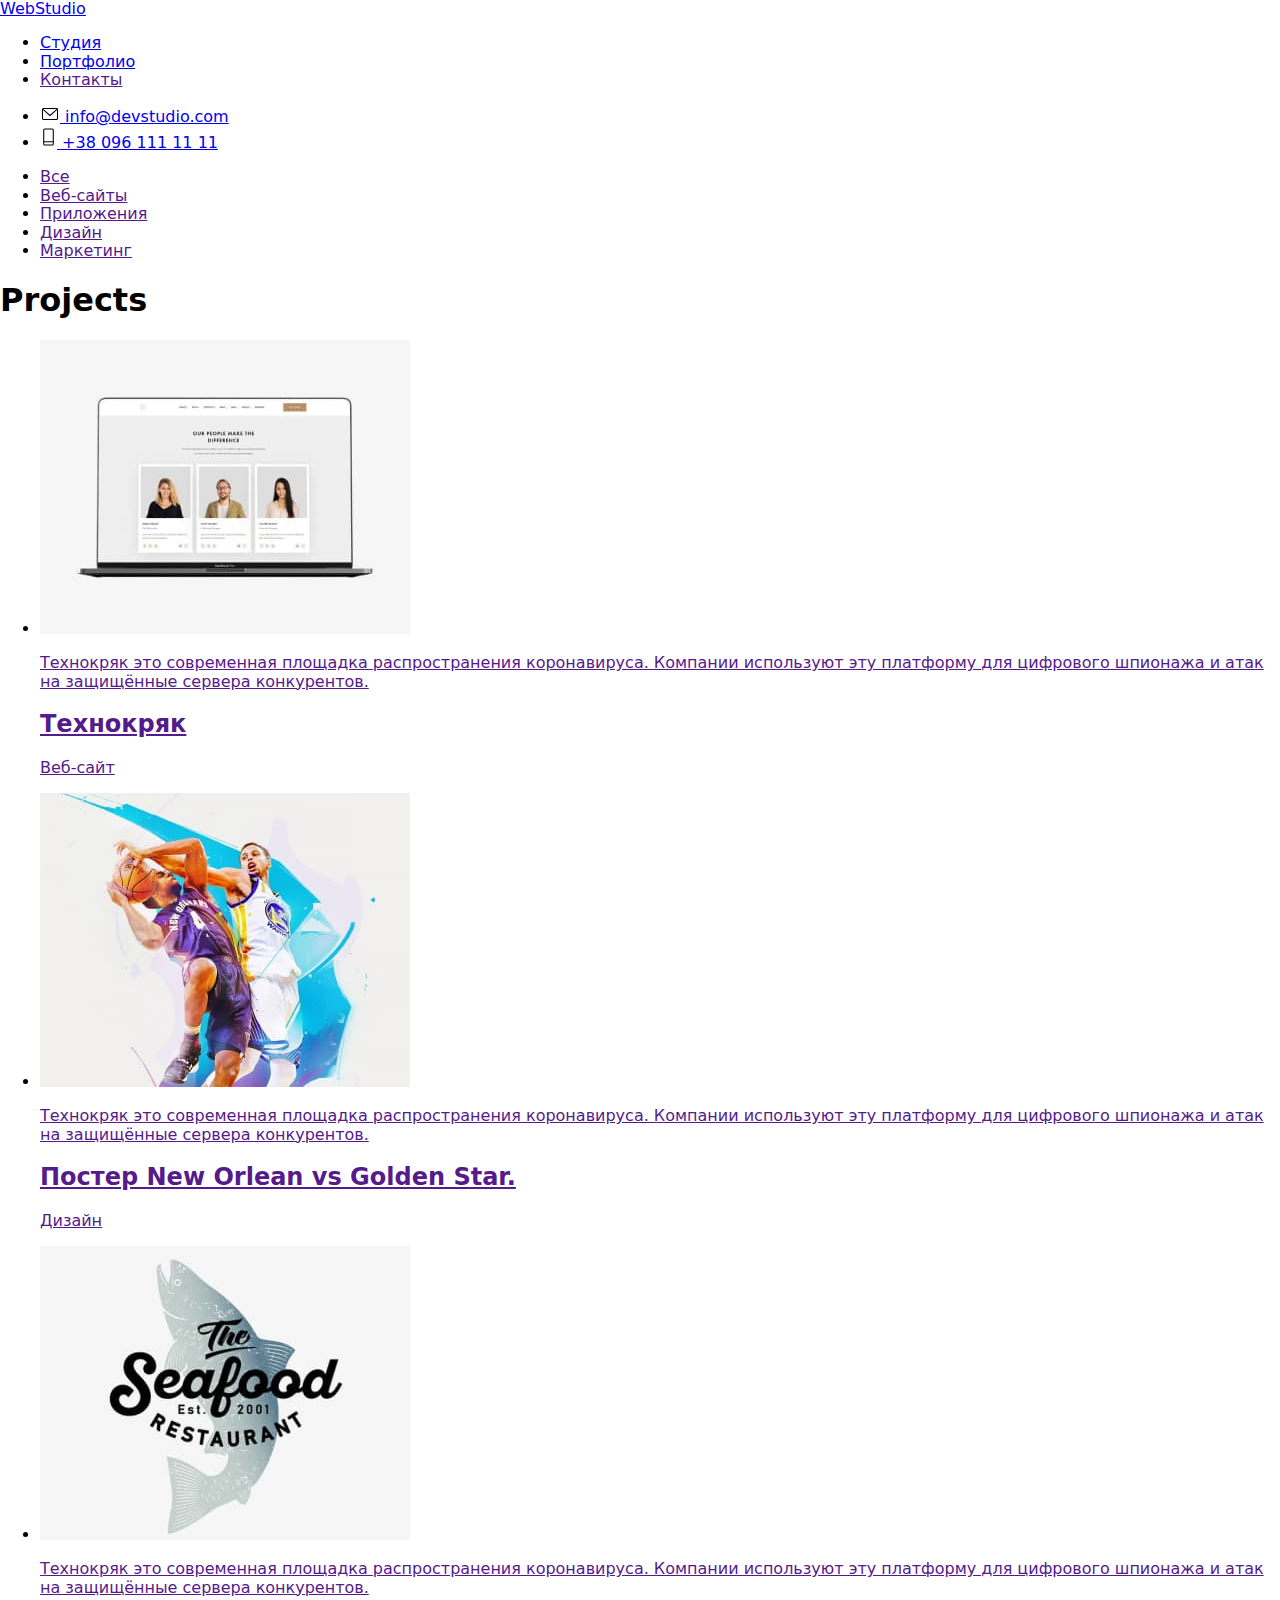
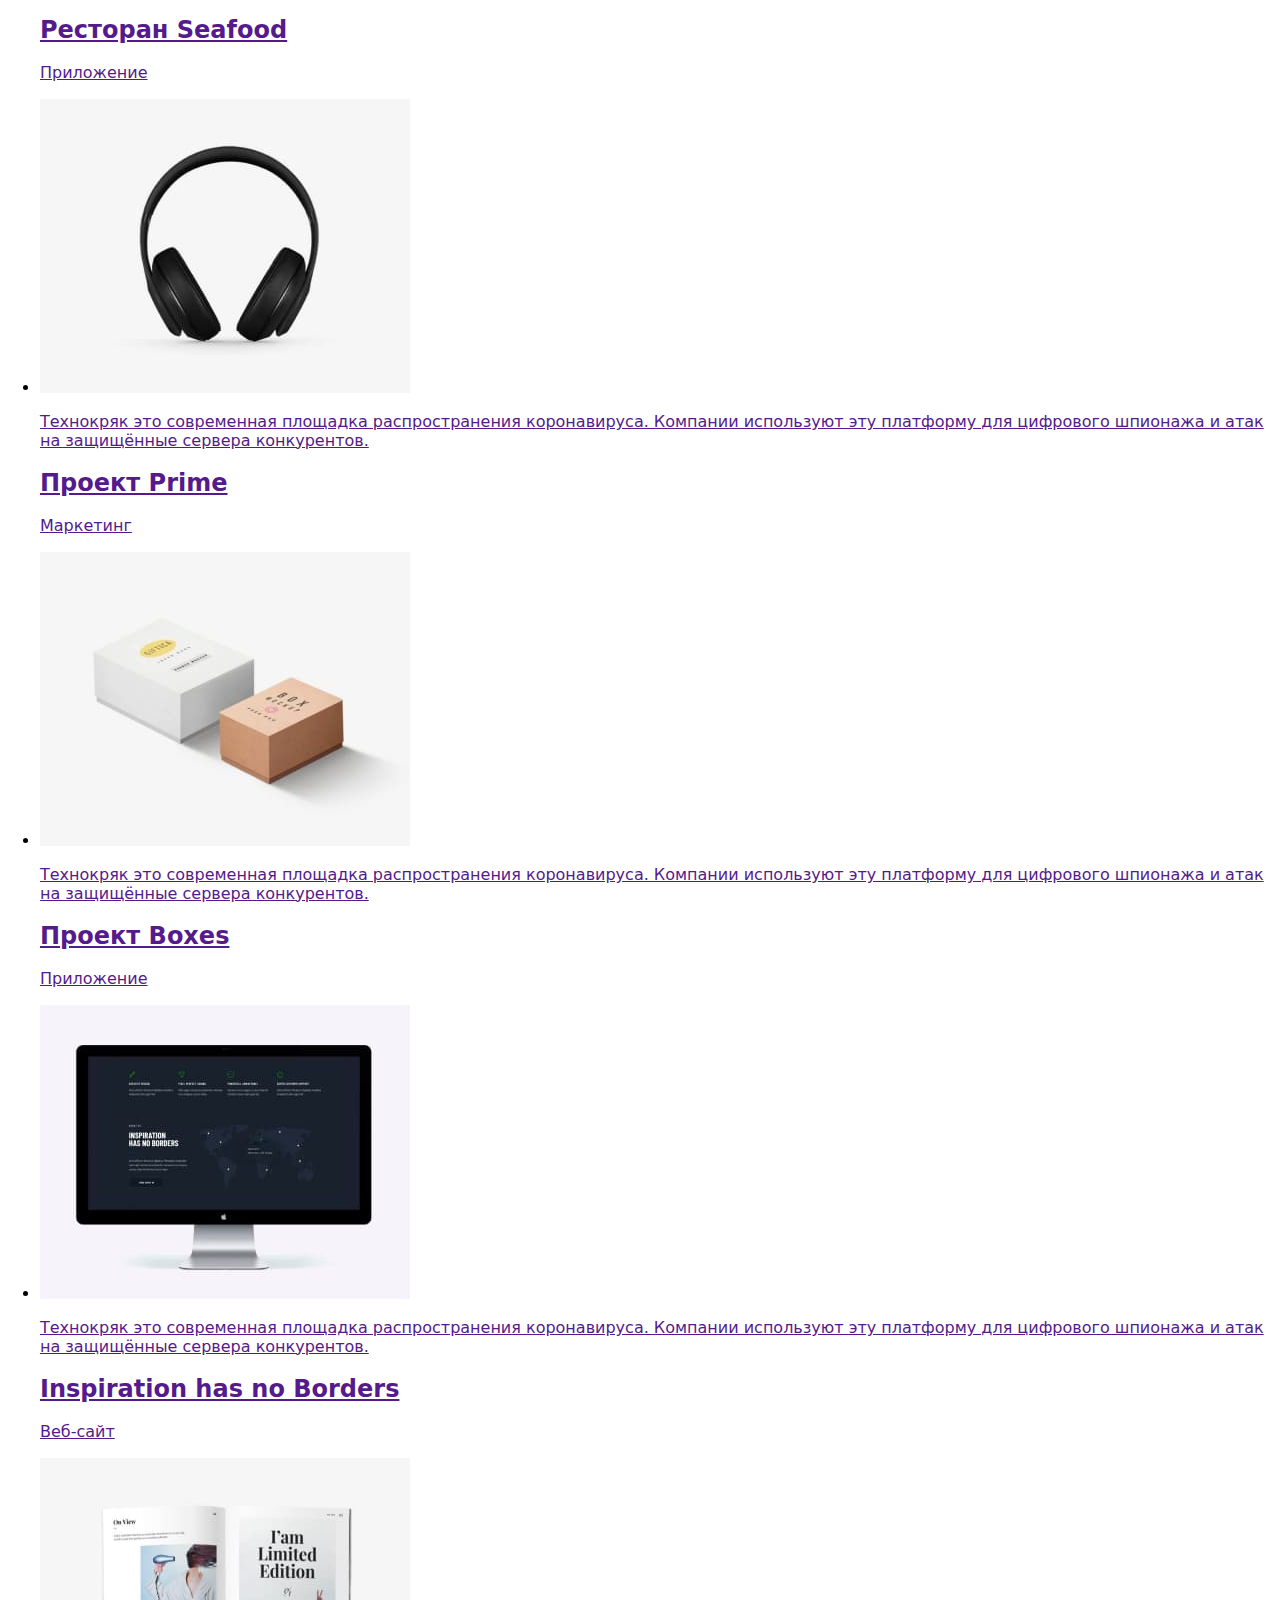
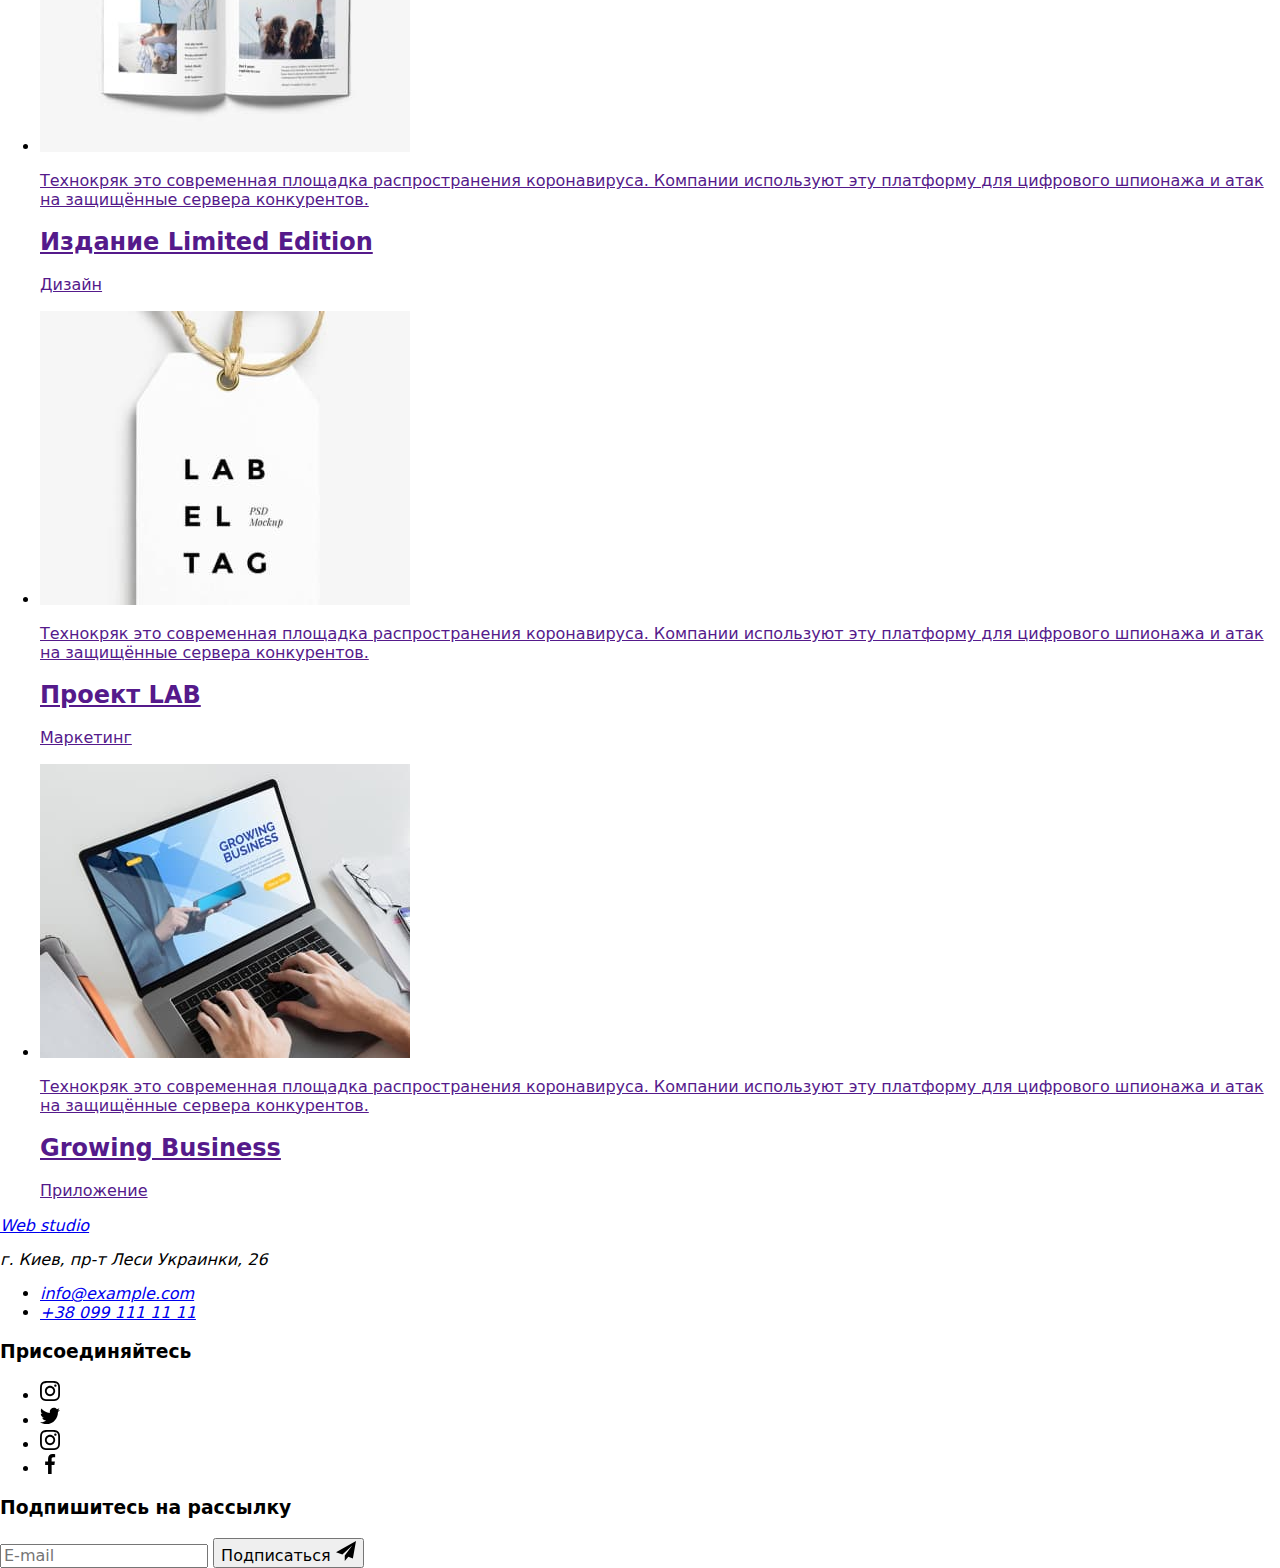
==== commit 51a1ffa7: "hw7-4" ====
--- a/portfolio.html
+++ b/portfolio.html
@@ -14,7 +14,7 @@
       href="https://fonts.googleapis.com/css2?family=Raleway:wght@700&family=Roboto:wght@400;500;700;900&display=swap"
       rel="stylesheet"
     />
-    <link rel="stylesheet" href="./css/style.css" />
+    <link rel="stylesheet" href="./dist/css/portfolio.min.css" />
   </head>
   <body class="portfolio-page">
     <!-- Header section -->
@@ -25,7 +25,9 @@
         <nav class="navigation">
           <ul class="site-nav list">
             <li class="site-nav__item"><a href="./index.html" class="site-nav__link">Студия</a></li>
-            <li class="site-nav__item"><a href="./portfolio.html" class="site-nav__link site-nav__link--current">Портфолио</a></li>
+            <li class="site-nav__item">
+              <a href="./portfolio.html" class="site-nav__link site-nav__link--current">Портфолио</a>
+            </li>
             <li class="site-nav__item"><a href="" class="site-nav__link">Контакты</a></li>
           </ul>
         </nav>
@@ -50,7 +52,6 @@
       </div>
     </header>
 
-
     <!-- Main section -->
 
     <main class="main-section">
@@ -75,8 +76,8 @@
                     <img class="project-list__img" src="./images/project1.jpg" alt="project1" width="370" />
                     <div class="project-list__txt">
                       <p>
-                        Технокряк это современная площадка распространения коронавируса. Компании используют эту платформу
-                        для цифрового шпионажа и атак на защищённые сервера конкурентов.
+                        Технокряк это современная площадка распространения коронавируса. Компании используют эту
+                        платформу для цифрового шпионажа и атак на защищённые сервера конкурентов.
                       </p>
                     </div>
                   </div>
@@ -92,8 +93,8 @@
                     <img class="project-list__img" src="./images/project2.jpg" alt="project2" width="370" />
                     <div class="project-list__txt">
                       <p>
-                        Технокряк это современная площадка распространения коронавируса. Компании используют эту платформу
-                        для цифрового шпионажа и атак на защищённые сервера конкурентов.
+                        Технокряк это современная площадка распространения коронавируса. Компании используют эту
+                        платформу для цифрового шпионажа и атак на защищённые сервера конкурентов.
                       </p>
                     </div>
                   </div>
@@ -109,8 +110,8 @@
                     <img class="project-list__img" src="./images/project3.jpg" alt="project3" width="370" />
                     <div class="project-list__txt">
                       <p>
-                        Технокряк это современная площадка распространения коронавируса. Компании используют эту платформу
-                        для цифрового шпионажа и атак на защищённые сервера конкурентов.
+                        Технокряк это современная площадка распространения коронавируса. Компании используют эту
+                        платформу для цифрового шпионажа и атак на защищённые сервера конкурентов.
                       </p>
                     </div>
                   </div>
@@ -126,8 +127,8 @@
                     <img class="project-list__img" src="./images/project4.jpg" alt="project4" width="370" />
                     <div class="project-list__txt">
                       <p>
-                        Технокряк это современная площадка распространения коронавируса. Компании используют эту платформу
-                        для цифрового шпионажа и атак на защищённые сервера конкурентов.
+                        Технокряк это современная площадка распространения коронавируса. Компании используют эту
+                        платформу для цифрового шпионажа и атак на защищённые сервера конкурентов.
                       </p>
                     </div>
                   </div>
@@ -143,8 +144,8 @@
                     <img class="project-list__img" src="./images/project5.jpg" alt="project5" width="370" />
                     <div class="project-list__txt">
                       <p>
-                        Технокряк это современная площадка распространения коронавируса. Компании используют эту платформу
-                        для цифрового шпионажа и атак на защищённые сервера конкурентов.
+                        Технокряк это современная площадка распространения коронавируса. Компании используют эту
+                        платформу для цифрового шпионажа и атак на защищённые сервера конкурентов.
                       </p>
                     </div>
                   </div>
@@ -160,8 +161,8 @@
                     <img class="project-list__img" src="./images/project6.jpg" alt="project6" width="370" />
                     <div class="project-list__txt">
                       <p>
-                        Технокряк это современная площадка распространения коронавируса. Компании используют эту платформу
-                        для цифрового шпионажа и атак на защищённые сервера конкурентов.
+                        Технокряк это современная площадка распространения коронавируса. Компании используют эту
+                        платформу для цифрового шпионажа и атак на защищённые сервера конкурентов.
                       </p>
                     </div>
                   </div>
@@ -177,8 +178,8 @@
                     <img class="project-list__img" src="./images/project7.jpg" alt="project7" width="370" />
                     <div class="project-list__txt">
                       <p>
-                        Технокряк это современная площадка распространения коронавируса. Компании используют эту платформу
-                        для цифрового шпионажа и атак на защищённые сервера конкурентов.
+                        Технокряк это современная площадка распространения коронавируса. Компании используют эту
+                        платформу для цифрового шпионажа и атак на защищённые сервера конкурентов.
                       </p>
                     </div>
                   </div>
@@ -194,8 +195,8 @@
                     <img class="project-list__img" src="./images/project8.jpg" alt="project8" width="370" />
                     <div class="project-list__txt">
                       <p>
-                        Технокряк это современная площадка распространения коронавируса. Компании используют эту платформу
-                        для цифрового шпионажа и атак на защищённые сервера конкурентов.
+                        Технокряк это современная площадка распространения коронавируса. Компании используют эту
+                        платформу для цифрового шпионажа и атак на защищённые сервера конкурентов.
                       </p>
                     </div>
                   </div>
@@ -211,8 +212,8 @@
                     <img class="project-list__img" src="./images/project9.jpg" alt="project9" width="370" />
                     <div class="project-list__txt">
                       <p>
-                        Технокряк это современная площадка распространения коронавируса. Компании используют эту платформу
-                        для цифрового шпионажа и атак на защищённые сервера конкурентов.
+                        Технокряк это современная площадка распространения коронавируса. Компании используют эту
+                        платформу для цифрового шпионажа и атак на защищённые сервера конкурентов.
                       </p>
                     </div>
                   </div>
@@ -236,7 +237,11 @@
           <a href="./index.html" class="footer-address__logo">Web <span class="footer-logo-2nd-part">studio</span></a>
           <p class="footer-address__text">г. Киев, пр-т Леси Украинки, 26</p>
           <ul class="footer-address__list list">
-            <li><a href="mailto:info@example.com" class="footer-address__item footer-address__item--mbottom">info@example.com</a></li>
+            <li>
+              <a href="mailto:info@example.com" class="footer-address__item footer-address__item--mbottom"
+                >info@example.com</a
+              >
+            </li>
             <li><a href="tel:+380991111111" class="footer-address__item">+38 099 111 11 11</a></li>
           </ul>
         </address>
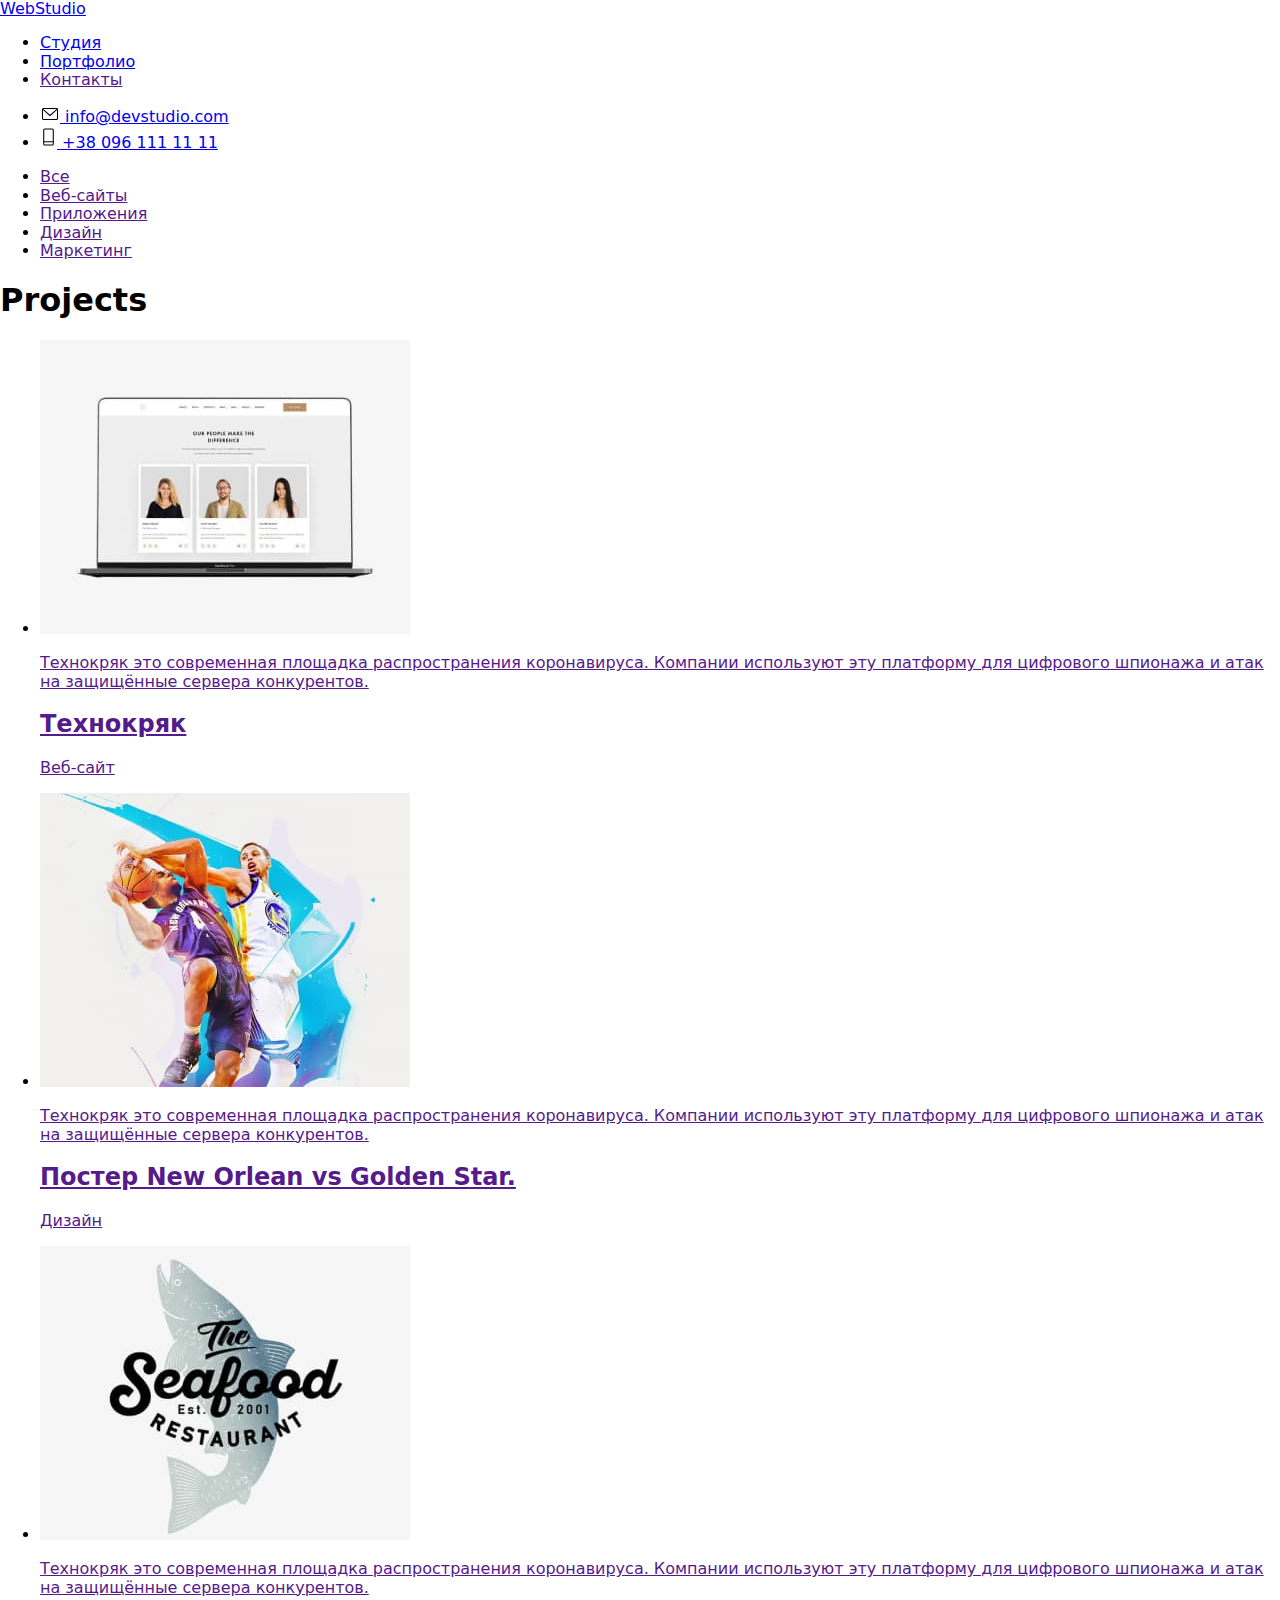
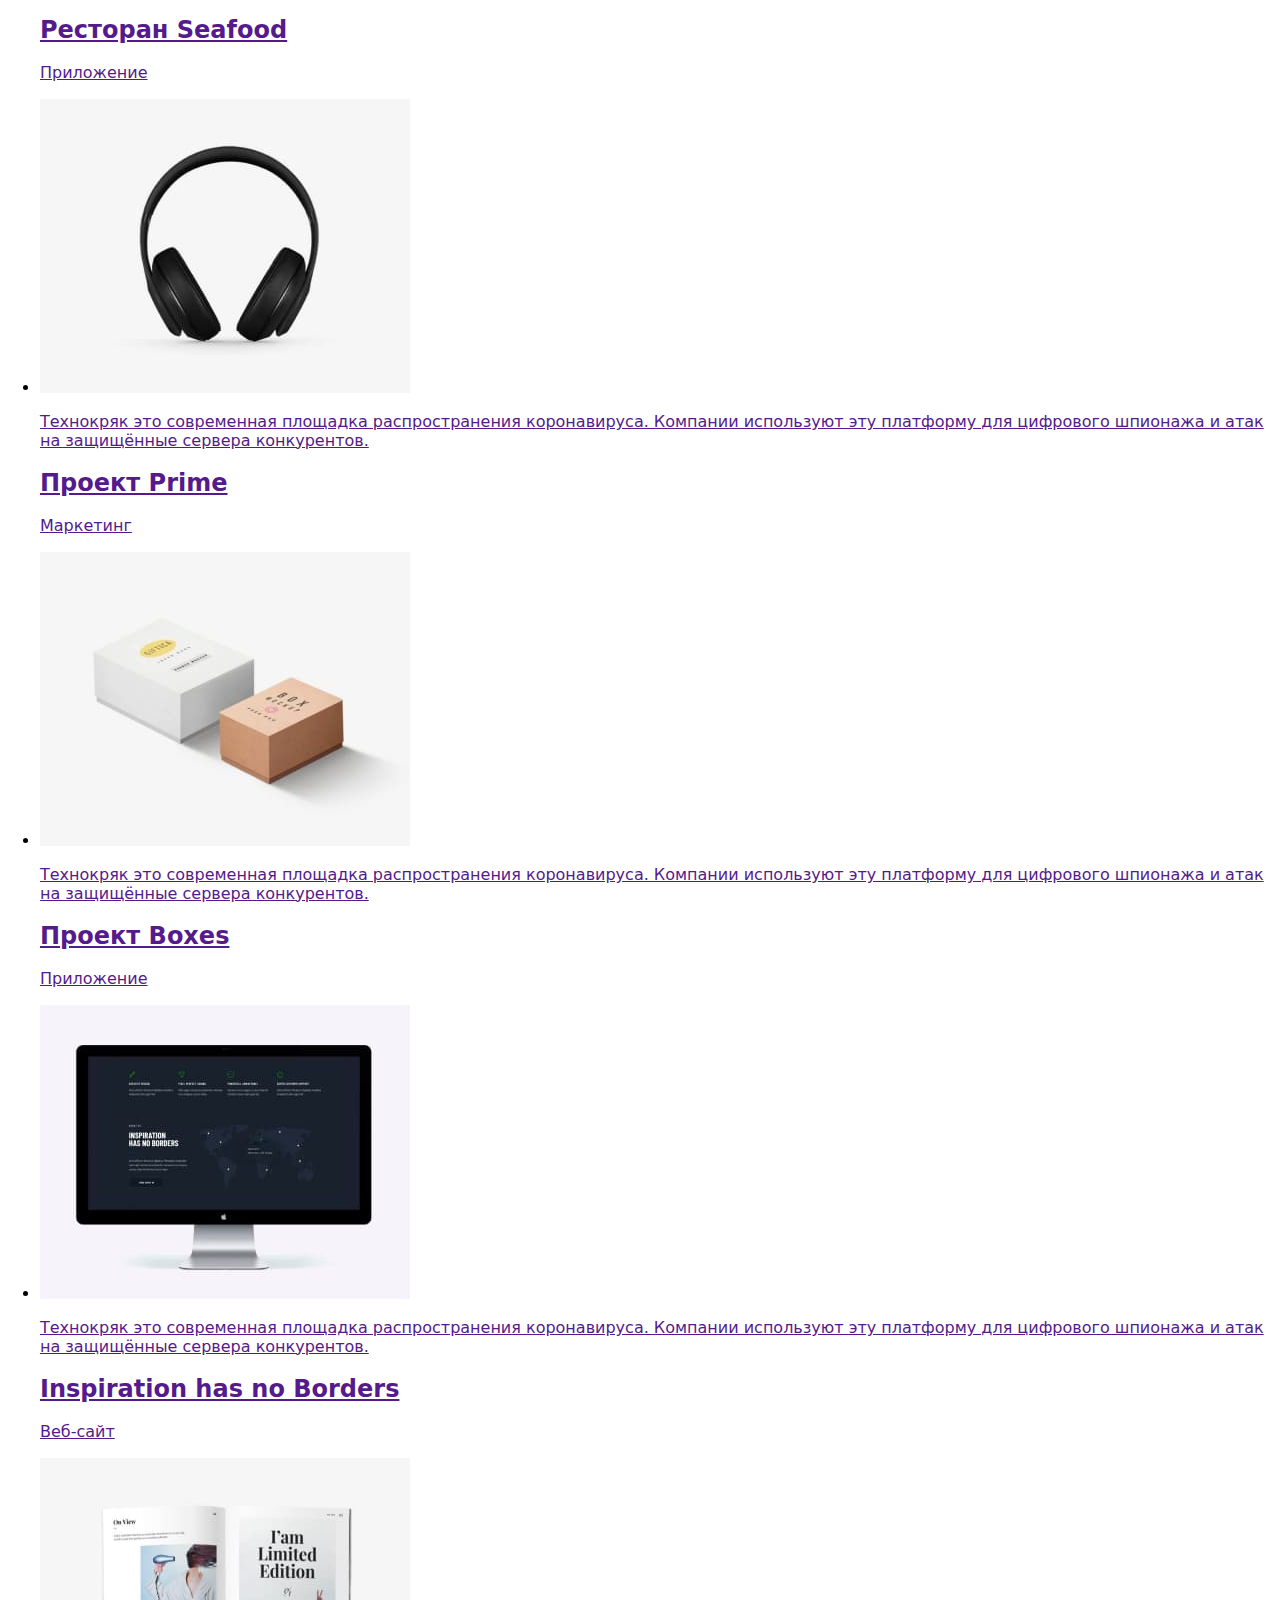
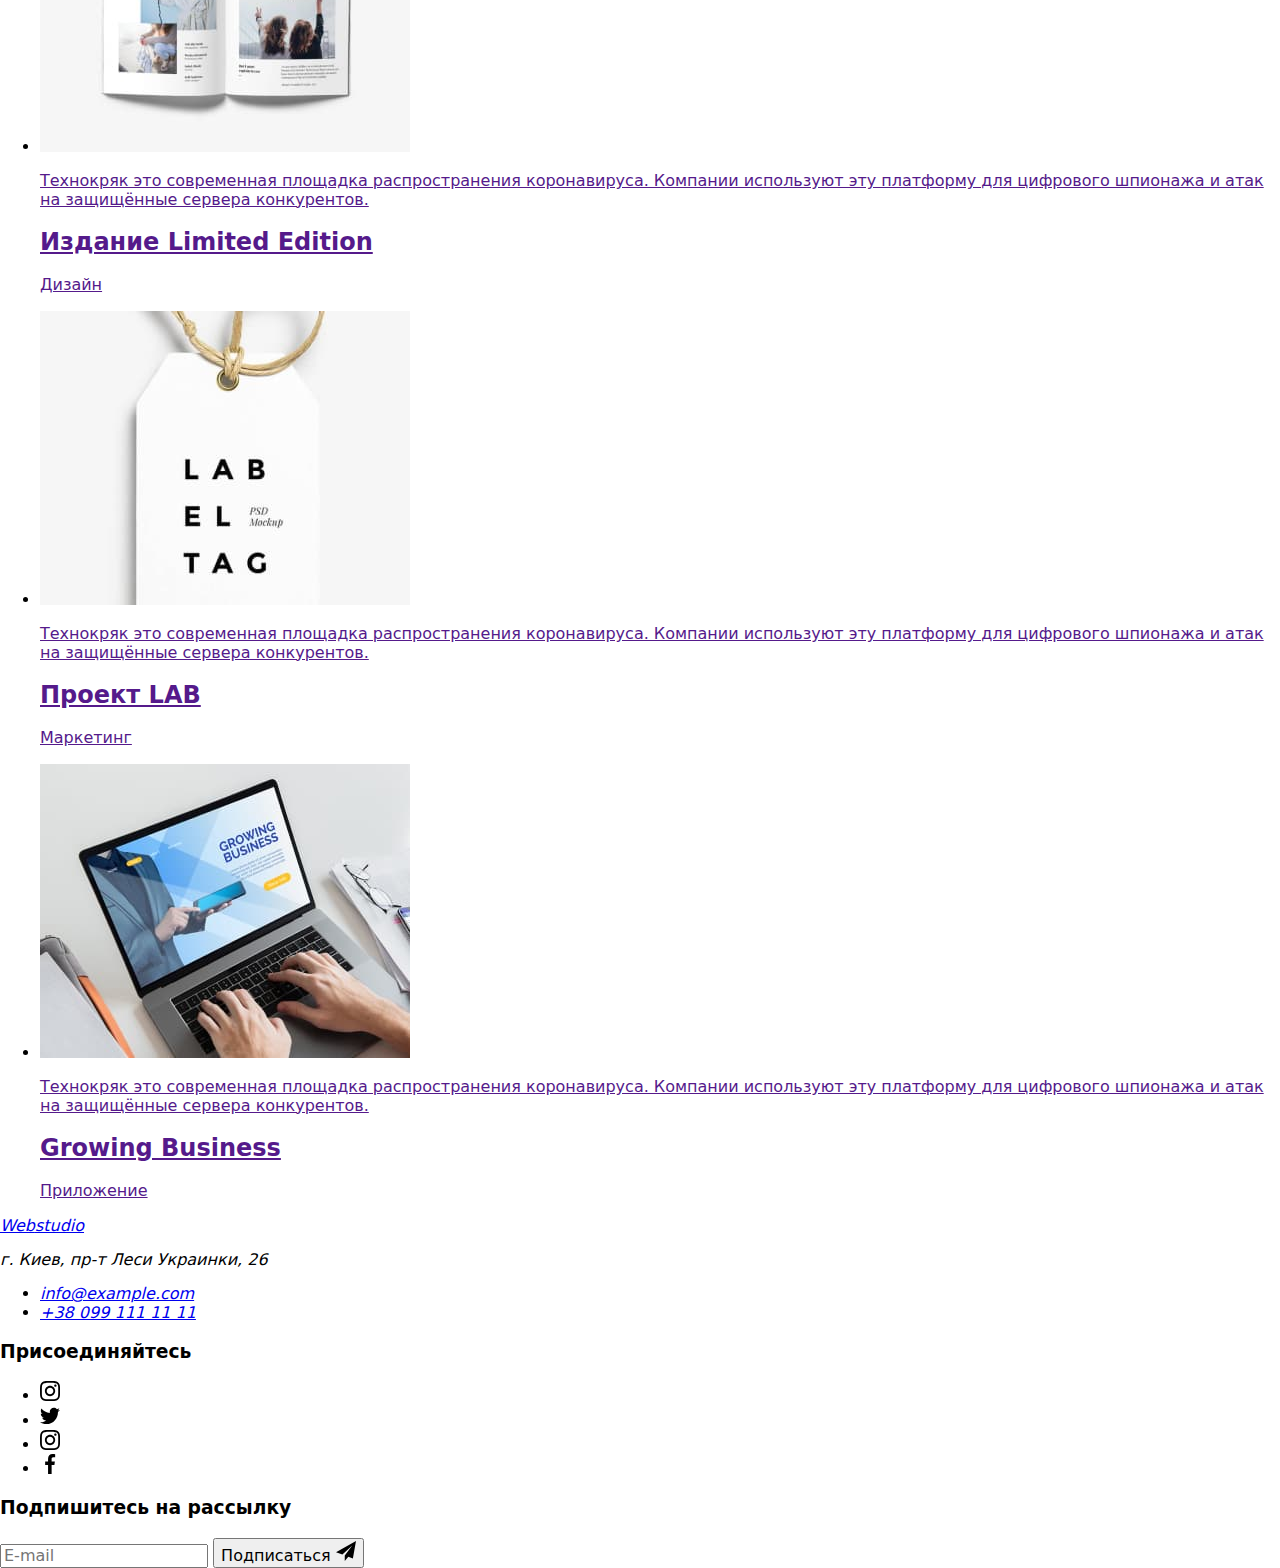
==== commit b9d0c78a: "hw7-5" ====
--- a/portfolio.html
+++ b/portfolio.html
@@ -234,7 +234,7 @@
     <footer class="footer">
       <div class="container footer-case">
         <address class="footer-address">
-          <a href="./index.html" class="footer-address__logo">Web <span class="footer-logo-2nd-part">studio</span></a>
+          <a href="./index.html" class="footer-address__logo">Web<span class="footer-address__logo--part">studio</span></a>
           <p class="footer-address__text">г. Киев, пр-т Леси Украинки, 26</p>
           <ul class="footer-address__list list">
             <li>
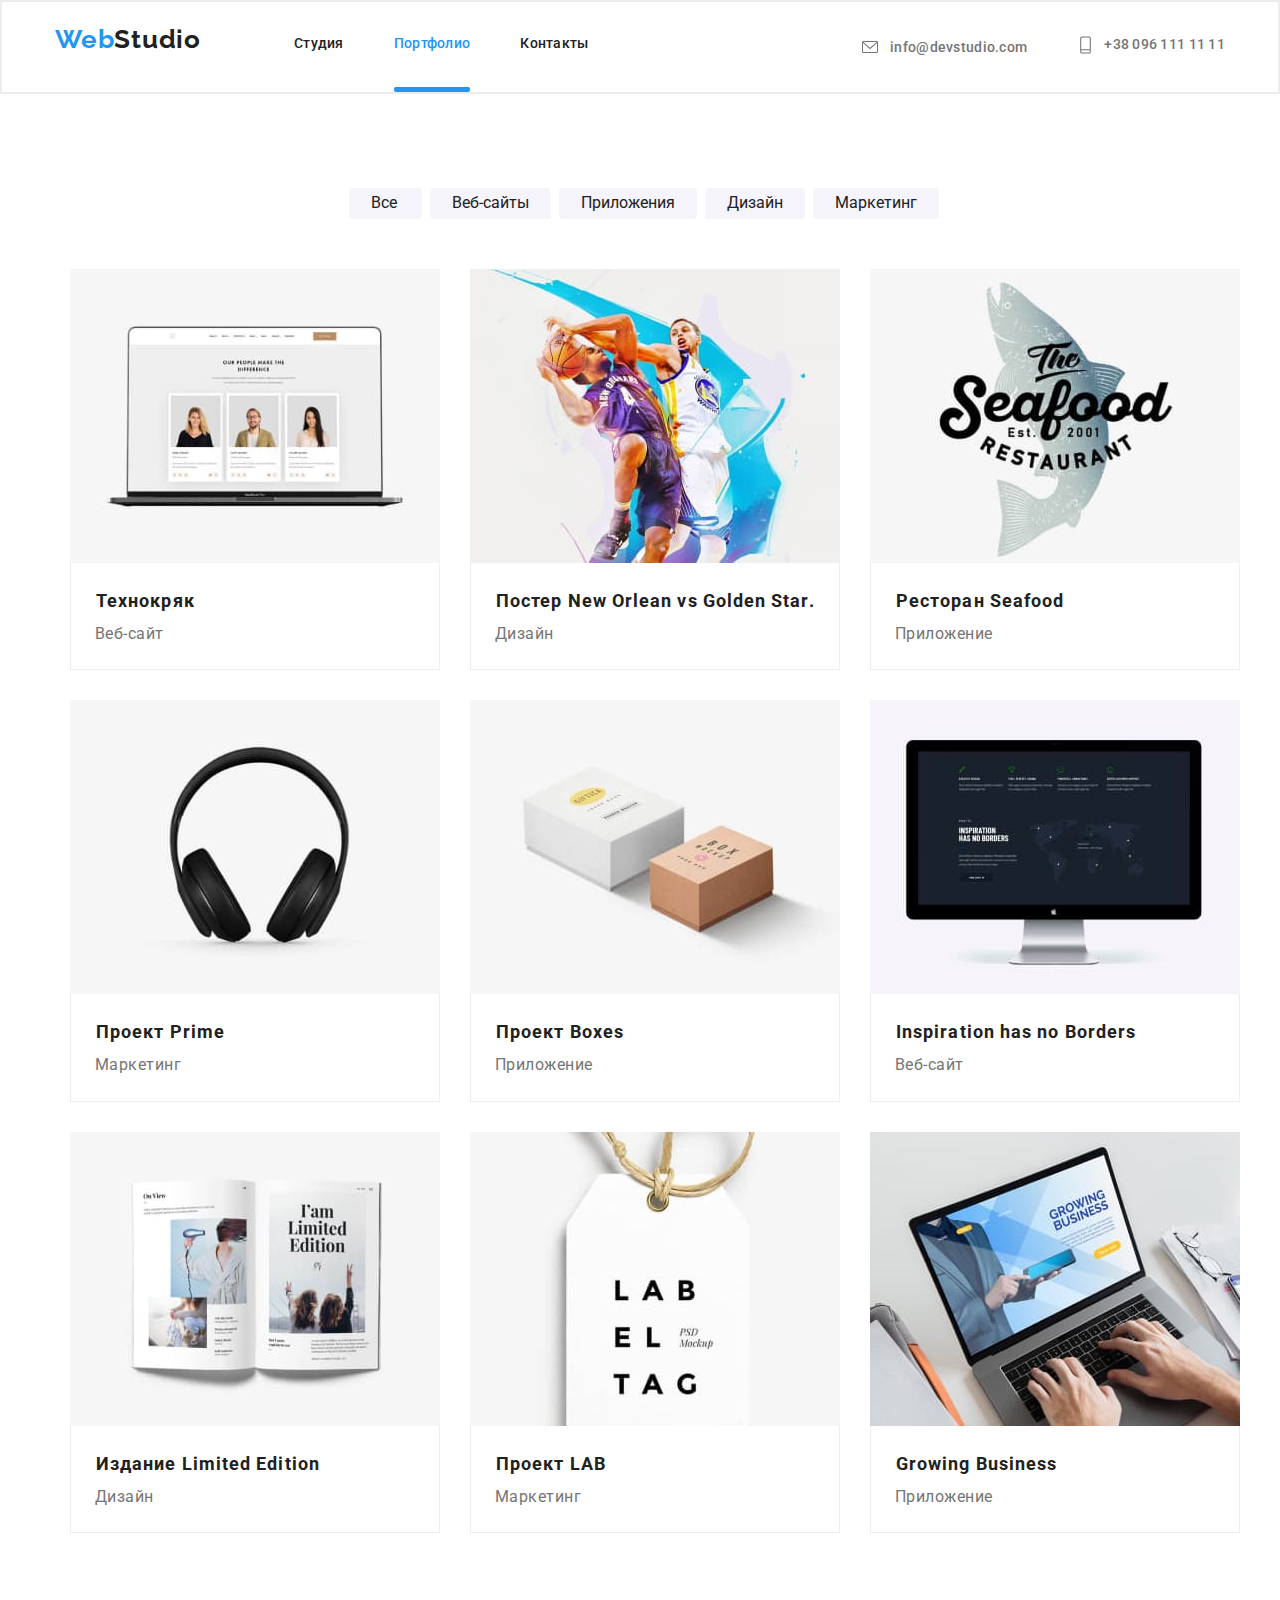
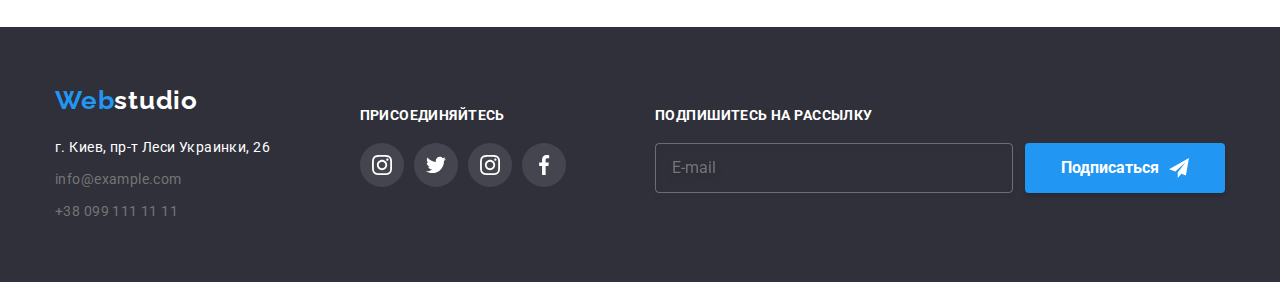
==== commit c89cf884: "hw7-8" ====
--- a/portfolio.html
+++ b/portfolio.html
@@ -14,7 +14,7 @@
       href="https://fonts.googleapis.com/css2?family=Raleway:wght@700&family=Roboto:wght@400;500;700;900&display=swap"
       rel="stylesheet"
     />
-    <link rel="stylesheet" href="./dist/css/portfolio.min.css" />
+    <link rel="stylesheet" href="./css/portfolio.min.css" />
   </head>
   <body class="portfolio-page">
     <!-- Header section -->
@@ -234,7 +234,9 @@
     <footer class="footer">
       <div class="container footer-case">
         <address class="footer-address">
-          <a href="./index.html" class="footer-address__logo">Web<span class="footer-address__logo--part">studio</span></a>
+          <a href="./index.html" class="footer-address__logo"
+            >Web<span class="footer-address__logo--part">studio</span></a
+          >
           <p class="footer-address__text">г. Киев, пр-т Леси Украинки, 26</p>
           <ul class="footer-address__list list">
             <li>
--- a/css/portfolio.min.css
+++ b/css/portfolio.min.css
@@ -0,0 +1,2 @@
+:root{--grid-item: 1}html{-webkit-box-sizing:border-box;box-sizing:border-box}*,*::before,*::after{-webkit-box-sizing:inherit;box-sizing:inherit}.grid{display:-webkit-box;display:-ms-flexbox;display:flex;-ms-flex-wrap:wrap;flex-wrap:wrap;margin-left:-30px;margin-top:-30px}.grid__item{-ms-flex-preferred-size:calc((100% - 30px * var(--grid-item)) / var(--grid-item));flex-basis:calc((100% - 30px * var(--grid-item)) / var(--grid-item));margin-left:30px;margin-top:30px;--grid__item: 4}.page{margin:0;font-family:Roboto, sans-serif;background-color:var(--white-words);color:var(--main-text-color)}.visually-hidden{position:absolute !important;clip:rect(1px 1px 1px 1px);clip:rect(1px, 1px, 1px, 1px);padding:0 !important;border:0 !important;height:1px !important;width:1px !important;overflow:hidden}.container{margin-left:auto;margin-right:auto;padding-right:15px;padding-left:15px;width:1200px}.section{padding-top:94px;padding-bottom:94px}.flexy{display:-webkit-box;display:-ms-flexbox;display:flex;-webkit-box-orient:horizontal;-webkit-box-direction:normal;-ms-flex-direction:row;flex-direction:row}h1,h2,h3,h4,h5,h6,p,ul{margin-top:0;margin-bottom:0}h2{color:var(--title-text-color);font-weight:700;font-size:36px;line-height:1.2;letter-spacing:0.03em}ul{-webkit-padding-start:0;padding-inline-start:0}a{outline:none;margin:0;text-decoration:none}a:focus{outline:1px solid var(--main-text-color);text-decoration:none}.list{list-style:none}.site-nav,.personal{list-style:none}.page-header{border:2px solid #ececec;margin-right:auto;margin-left:auto}.logo{display:block;padding-top:22px;padding-bottom:27px;color:#2196f3;font-family:Raleway;font-weight:700;font-size:26px;line-height:1.2;letter-spacing:0.03em;text-decoration:none}.logo-2nd-part{color:#212121;font-family:Raleway;font-weight:700;font-size:26px;line-height:1.2;letter-spacing:0.03em}.navigation{display:-webkit-box;display:-ms-flexbox;display:flex}.site-nav{display:-webkit-box;display:-ms-flexbox;display:flex;-webkit-box-align:center;-ms-flex-align:center;align-items:center;margin-left:93px}.site-nav__link{display:block;padding-top:32px;padding-bottom:32px;color:#212121;font-weight:500;font-size:14px;line-height:1.2;letter-spacing:0.02em;height:89px;text-decoration:none;-webkit-transition:color 250ms cubic-bezier(0.4, 0, 0.2, 1);transition:color 250ms cubic-bezier(0.4, 0, 0.2, 1)}.site-nav__link:hover,.site-nav__link:focus{outline:none;color:#2196f3;font-weight:500;font-size:14px;line-height:1.2;letter-spacing:0.02em}.site-nav__item{position:relative}.site-nav__link--current{color:#2196f3;font-weight:500;font-size:14px;line-height:1.2;letter-spacing:0.02em}.site-nav__link--current::after{position:absolute;left:0;bottom:0;display:block;content:'';width:100%;height:5px;background:#2196f3;border-radius:2px}.site-nav__item+.site-nav__item{margin-left:50px}.personal{display:-webkit-inline-box;display:-ms-inline-flexbox;display:inline-flex;-webkit-box-align:center;-ms-flex-align:center;align-items:center;padding-top:32px;padding-bottom:32px;margin-bottom:0;margin-top:0;margin-left:auto;margin-right:0}.mail{display:-webkit-box;display:-ms-flexbox;display:flex;margin-right:50px}.mail__link{display:-webkit-inline-box;display:-ms-inline-flexbox;display:inline-flex;-webkit-box-align:center;-ms-flex-align:center;align-items:center;color:#757575;fill:#757575;font-weight:500;font-size:14px;line-height:1.2px;letter-spacing:0.02em;text-decoration:none;-webkit-transition:color 250ms cubic-bezier(0.4, 0, 0.2, 1),outline 250ms cubic-bezier(0.4, 0, 0.2, 1);transition:color 250ms cubic-bezier(0.4, 0, 0.2, 1),outline 250ms cubic-bezier(0.4, 0, 0.2, 1)}.mail__icon{margin-right:10px;-webkit-transition:fill 250ms cubic-bezier(0.4, 0, 0.2, 1);transition:fill 250ms cubic-bezier(0.4, 0, 0.2, 1)}.mail__link:hover,.mail__link:focus{fill:#2196f3;outline:none;color:#2196f3}.tel__link{display:-webkit-inline-box;display:-ms-inline-flexbox;display:inline-flex;-webkit-box-align:center;-ms-flex-align:center;align-items:center;color:#757575;fill:#757575;font-weight:500;font-size:14px;line-height:1.2px;letter-spacing:0.02em;text-decoration:none;-webkit-transition:color 250ms cubic-bezier(0.4, 0, 0.2, 1),outline 250ms cubic-bezier(0.4, 0, 0.2, 1);transition:color 250ms cubic-bezier(0.4, 0, 0.2, 1),outline 250ms cubic-bezier(0.4, 0, 0.2, 1)}.tel__icon{margin-right:10px;-webkit-transition:fill 250ms cubic-bezier(0.4, 0, 0.2, 1);transition:fill 250ms cubic-bezier(0.4, 0, 0.2, 1)}.tel__link:hover,.tel__link:focus{fill:#2196f3;outline:none;color:#2196f3}.portfolio-page{font-family:Roboto, sans-serif;background-color:#fff;color:#757575}.portfolio-filters{padding-top:94px}.portfolio-filters__list{display:-webkit-box;display:-ms-flexbox;display:flex;-webkit-box-pack:center;-ms-flex-pack:center;justify-content:center;margin-top:0;margin-bottom:0}.portfolio-filters__item{margin-left:8px}.portfolio-filters__button{display:inline-block;padding:6px 22px;min-width:73px;border-radius:4px;color:#212121;background-color:#f5f4fa;cursor:pointer;text-decoration:none;-webkit-transition:background-color 250ms cubic-bezier(0.4, 0, 0.2, 1),color 250ms cubic-bezier(0.4, 0, 0.2, 1),outline var(--animation);transition:background-color 250ms cubic-bezier(0.4, 0, 0.2, 1),color 250ms cubic-bezier(0.4, 0, 0.2, 1),outline var(--animation)}.portfolio-filters__button:hover,.portfolio-filters__button:focus{background-color:#2196f3;color:#fff;outline:none;-webkit-box-shadow:0px 3px 1px rgba(0,0,0,0.1),0px 1px 2px rgba(0,0,0,0.08),0px 2px 2px rgba(0,0,0,0.12);box-shadow:0px 3px 1px rgba(0,0,0,0.1),0px 1px 2px rgba(0,0,0,0.08),0px 2px 2px rgba(0,0,0,0.12)}.projects{margin-top:50px;padding-top:0}.projects__title{margin:0 24px 4px 24px;color:#212121;font-weight:700;font-size:18px;line-height:2;letter-spacing:0.06em}.project-list{display:-webkit-box;display:-ms-flexbox;display:flex;-ms-flex-wrap:wrap;flex-wrap:wrap}.project-list .project-list__card{position:relative;width:370px;margin-right:30px;margin-bottom:30px;-webkit-transition:-webkit-box-shadow 250ms cubic-bezier(0.4, 0, 0.2, 1);transition:-webkit-box-shadow 250ms cubic-bezier(0.4, 0, 0.2, 1);transition:box-shadow 250ms cubic-bezier(0.4, 0, 0.2, 1);transition:box-shadow 250ms cubic-bezier(0.4, 0, 0.2, 1), -webkit-box-shadow 250ms cubic-bezier(0.4, 0, 0.2, 1)}.project-list .project-list__card:hover,.project-list .project-list__card:focus{-webkit-box-shadow:0px 1px 1px rgba(0,0,0,0.12),0px 4px 4px rgba(0,0,0,0.06),1px 4px 6px rgba(0,0,0,0.16);box-shadow:0px 1px 1px rgba(0,0,0,0.12),0px 4px 4px rgba(0,0,0,0.06),1px 4px 6px rgba(0,0,0,0.16)}.project-list .project-list__card:nth-child(3n){margin-right:0}.project-list .project-list__card:nth-last-child(-n+3){margin-bottom:0px}.project-list .project-list__thumb{position:relative;overflow:hidden}.project-list .project-list__txt{position:absolute;display:-webkit-box;display:-ms-flexbox;display:flex;-webkit-box-align:center;-ms-flex-align:center;align-items:center;padding:63px 25px;width:100%;height:100%;top:0;left:0;-webkit-transform:translateY(100%);transform:translateY(100%);background:rgba(33,150,243,0.9);font-size:18px;line-height:28px;letter-spacing:0.03em;color:#fff;-webkit-transition:-webkit-transform 250ms cubic-bezier(0.4, 0, 0.2, 1);transition:-webkit-transform 250ms cubic-bezier(0.4, 0, 0.2, 1);transition:transform 250ms cubic-bezier(0.4, 0, 0.2, 1);transition:transform 250ms cubic-bezier(0.4, 0, 0.2, 1), -webkit-transform 250ms cubic-bezier(0.4, 0, 0.2, 1)}.project-list .projects-list__link{text-decoration:none}.project-list .project-list__img{display:block}.project-list__card:hover .project-list__txt,.project-list__card:focus .project-list__txt{-webkit-transform:translateY(0);transform:translateY(0)}.projects-link .big{width:322px}.project-list-bot-box{padding:20px 0 20px 0;border-bottom:1px solid #eee;border-left:1px solid #eee;border-right:1px solid #eee}.project-list-bot-box__title{margin-left:25px;font-family:Roboto;font-style:normal;font-weight:700;font-size:18px;line-height:36px;letter-spacing:0.06em;color:#212121}.project-list-bot-box__works{margin:0 24px 0 24px;color:#757575;font-weight:400;font-size:16px;line-height:1.9;letter-spacing:0.03em;text-decoration:none}.footer{display:-webkit-box;display:-ms-flexbox;display:flex;margin-right:auto;margin-left:auto;background-color:#2f303a;color:#757575}.footer-case{display:-webkit-inline-box;display:-ms-inline-flexbox;display:inline-flex;-webkit-box-pack:justify;-ms-flex-pack:justify;justify-content:space-between;-webkit-box-align:center;-ms-flex-align:center;align-items:center;height:255px}.footer-address__logo{display:block;margin-right:auto;margin-bottom:20px;color:#2196f3;font-family:Raleway;font-style:normal;font-weight:700;font-size:26px;line-height:1.2;letter-spacing:0.03em;text-decoration:none}.footer-address__logo--part{color:#fff;font-family:Raleway, sans-serif;font-weight:700;font-size:26px;line-height:1.2;letter-spacing:0.03em}.footer-address__text{margin-bottom:8px;font-style:normal;color:#fff;font-weight:400;font-size:14px;line-height:1.7;letter-spacing:0.03em;text-decoration:none}.footer-address__item{display:block;font-style:normal;color:#757575;font-weight:400;font-size:14px;line-height:1.7;letter-spacing:0.03em;text-decoration:none}.footer-address__item--mbottom{margin-bottom:8px}.footer-socials{height:95px}.footer-socials__title{margin-bottom:20px;font-weight:700;font-size:14px;line-height:16px;letter-spacing:0.03em;text-transform:uppercase;color:#fff}.footer-socials-list{display:-webkit-inline-box;display:-ms-inline-flexbox;display:inline-flex}.footer-socials-list__item--mright{margin-right:10px}.footer-socials-list__item{display:-webkit-box;display:-ms-flexbox;display:flex;height:44px;width:44px;background:rgba(255,255,255,0.1);border-radius:50%;background-position:center;background-repeat:no-repeat;-webkit-transition:background-color 250ms cubic-bezier(0.4, 0, 0.2, 1);transition:background-color 250ms cubic-bezier(0.4, 0, 0.2, 1)}.footer-socials-list__item:hover,.footer-socials-list__item:focus{background-color:#2196f3}.footer-socials-list__link{display:-webkit-box;display:-ms-flexbox;display:flex;-webkit-box-pack:center;-ms-flex-pack:center;justify-content:center;-webkit-box-align:center;-ms-flex-align:center;align-items:center;width:44px;height:44px}.footer-socials-list__icon{fill:#fff}.footer-form{height:95px}.footer-form__title{margin-bottom:20px;font-weight:700;font-size:14px;line-height:16px;letter-spacing:0.03em;text-transform:uppercase;color:#fff}.footer-form__input-box{display:-webkit-box;display:-ms-flexbox;display:flex}.footer-form__input{width:358px;height:50px;margin-right:12px;padding-left:16px;background:transparent;border:1px solid rgba(255,255,255,0.3);-webkit-filter:drop-shadow(0px 4px 4px rgba(0,0,0,0.15));filter:drop-shadow(0px 4px 4px rgba(0,0,0,0.15));border-radius:4px;color:#fff}.footer-form__input::-webkit-input-placeholder{font-size:16px;line-height:20px;color:#757575}.footer-form__input:-ms-input-placeholder{font-size:16px;line-height:20px;color:#757575}.footer-form__input::-ms-input-placeholder{font-size:16px;line-height:20px;color:#757575}.footer-form__input::placeholder{font-size:16px;line-height:20px;color:#757575}.footer-form__submit{display:-webkit-box;display:-ms-flexbox;display:flex;-webkit-box-pack:center;-ms-flex-pack:center;justify-content:center;-webkit-box-align:center;-ms-flex-align:center;align-items:center;color:#fff;font-weight:700;font-size:16px;line-height:30px;cursor:pointer;background-color:#2196f3;width:200px;height:50px;border-radius:4px;-webkit-box-shadow:0px 4px 4px rgba(0,0,0,0.15);box-shadow:0px 4px 4px rgba(0,0,0,0.15);border:none}.footer-form__submit-btn-icon{margin-left:10px;fill:#fff}
+/*# sourceMappingURL=portfolio.min.css.map */